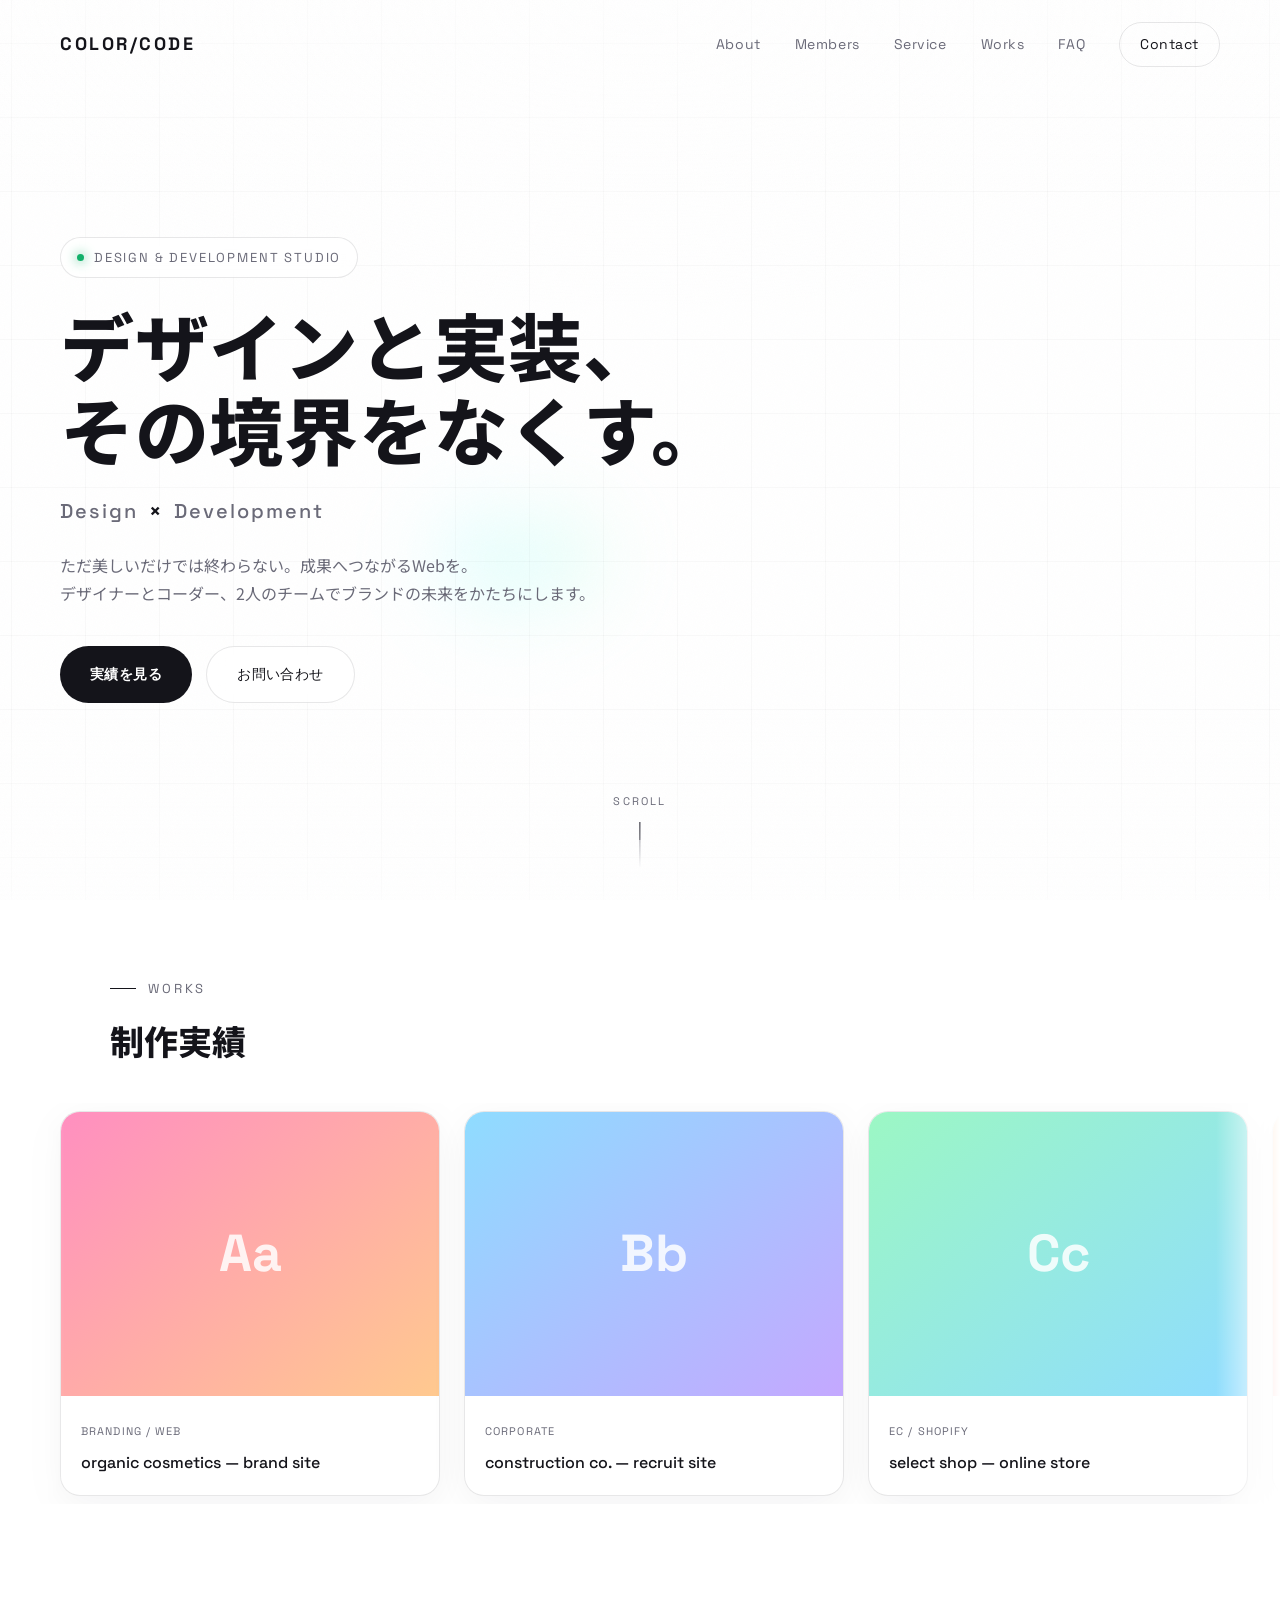
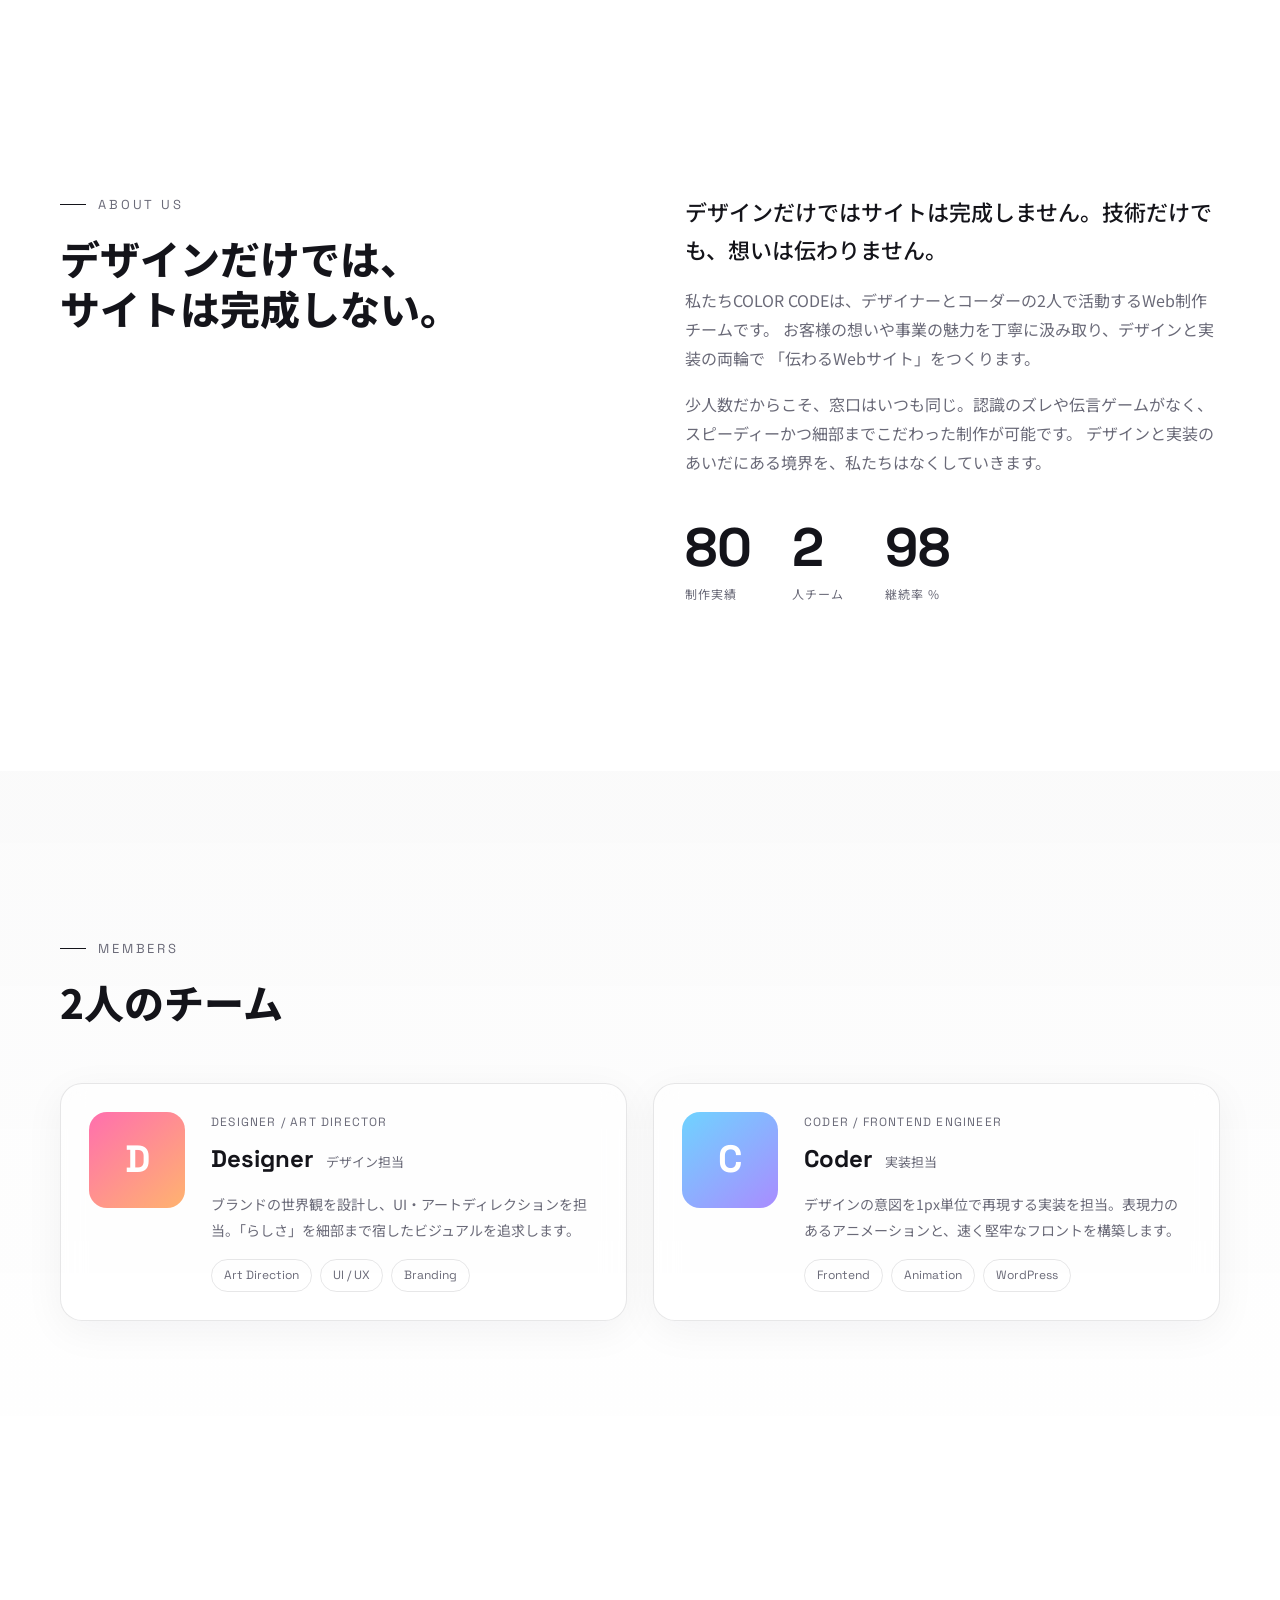
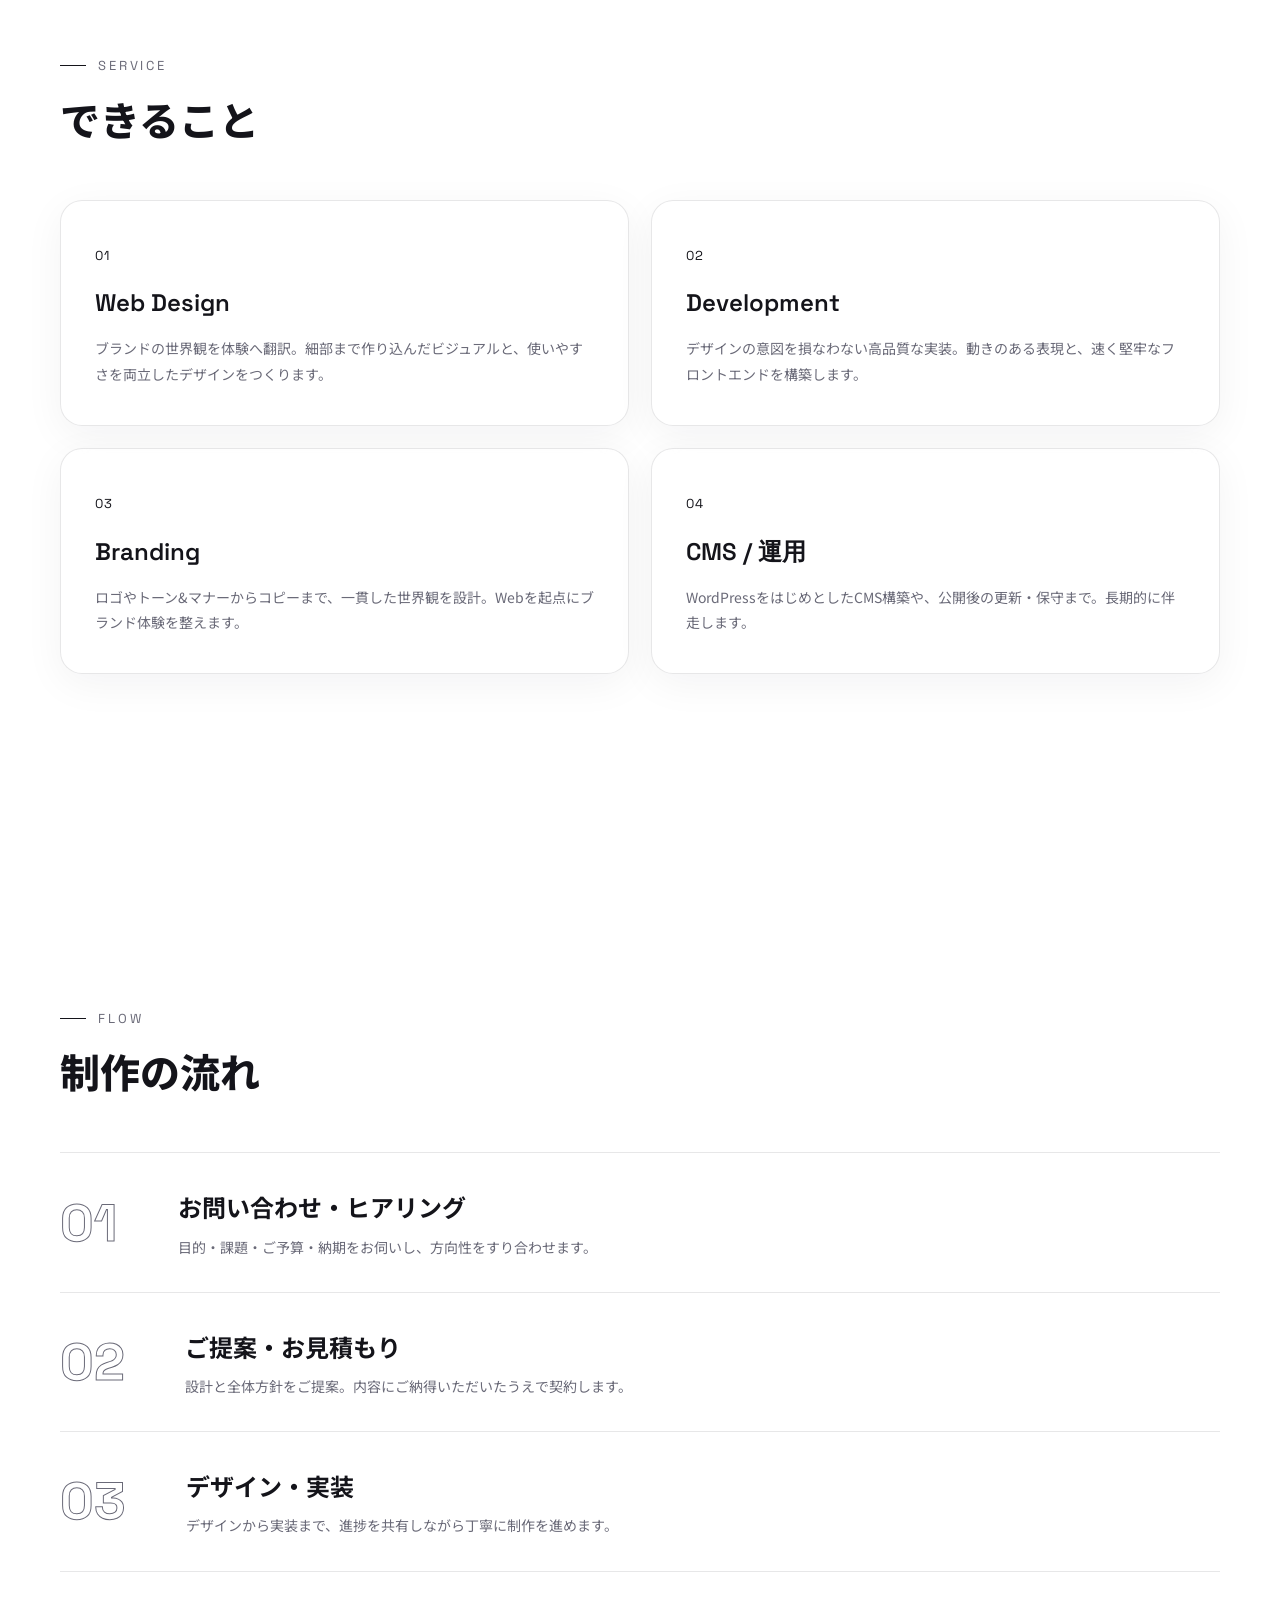
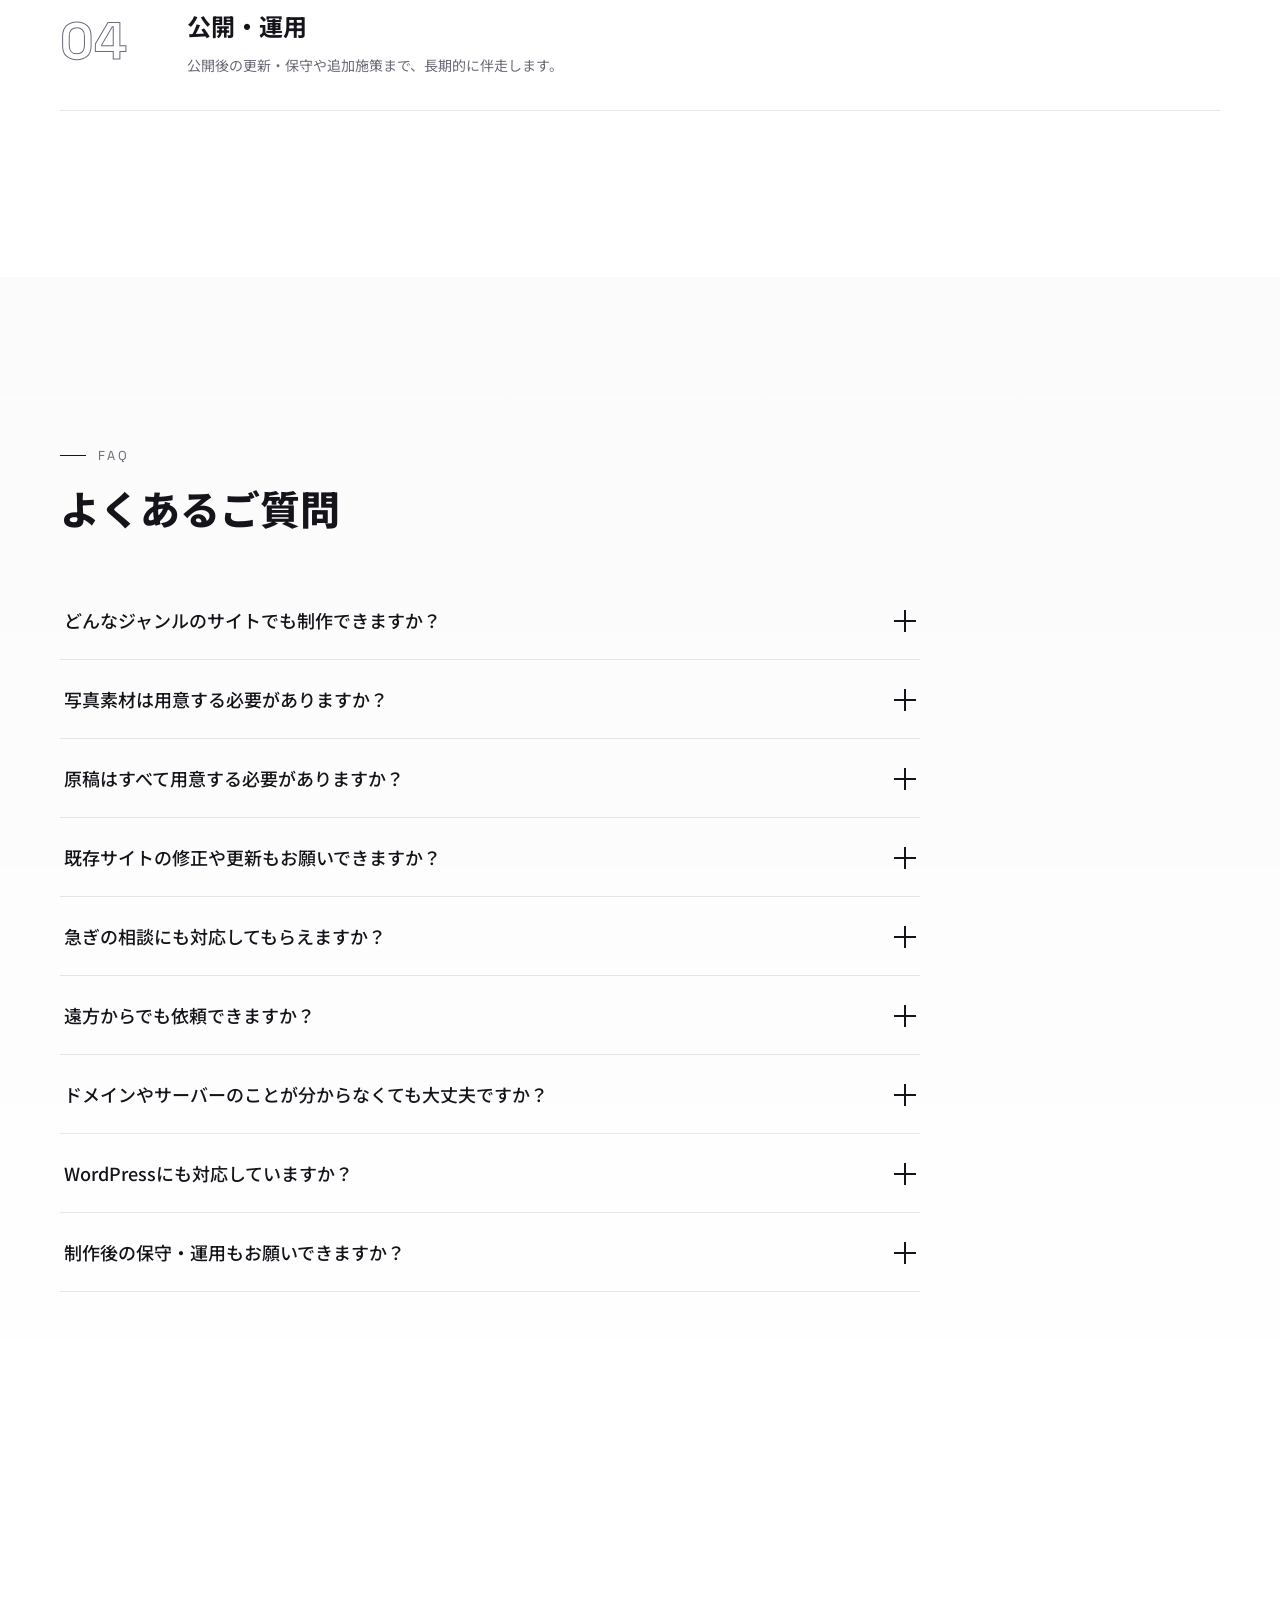
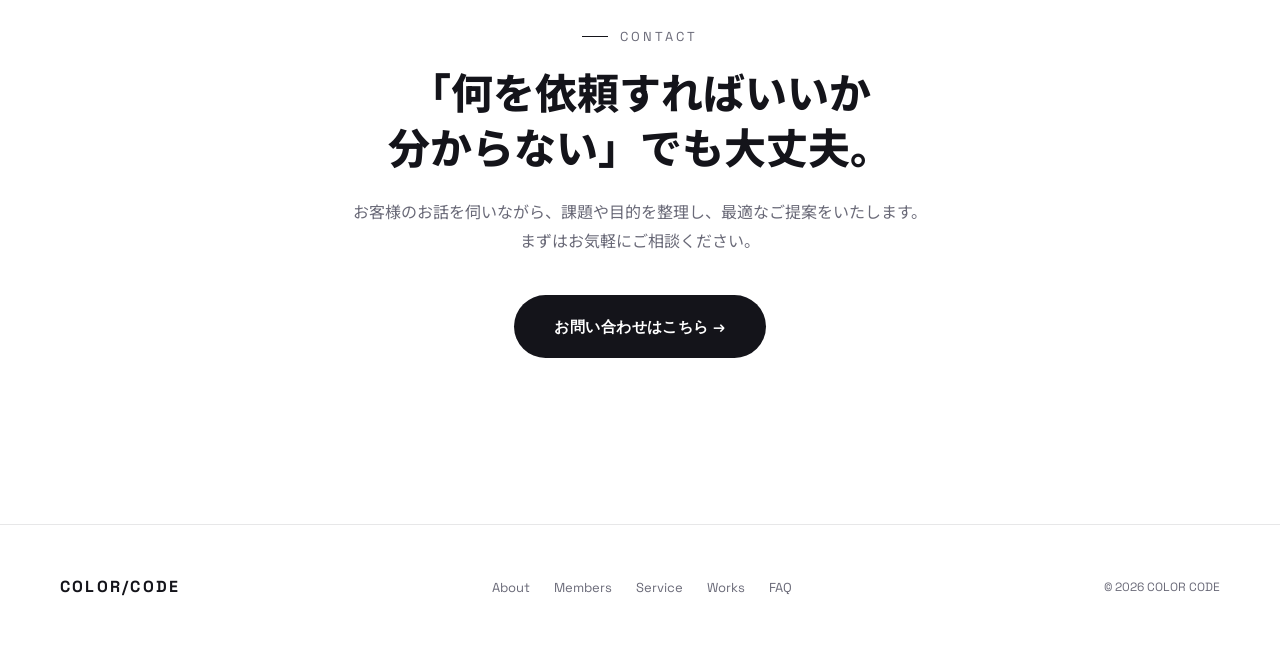
==== irodori/index.html @ 6d7c3e32 "Add files via upload" ====
<!DOCTYPE html>
<html lang="ja">
<head>
<meta charset="UTF-8"/>
<meta name="viewport" content="width=device-width,initial-scale=1.0"/>
<title>COLOR CODE | デザインと実装、その境界をなくす。</title>
<meta name="description" content="COLOR CODEは、デザイナーとコーダーの2人で活動するWeb制作チームです。ブランドの未来を、設計から実装まで一貫してかたちにします。">
<link rel="preconnect" href="https://fonts.googleapis.com">
<link rel="preconnect" href="https://fonts.gstatic.com" crossorigin>
<link href="https://fonts.googleapis.com/css2?family=Space+Grotesk:wght@400;500;600;700&family=Noto+Sans+JP:wght@300;400;500;700;900&display=swap" rel="stylesheet">
<link rel="stylesheet" href="style.css">
</head>
<body>

<!-- iridescent haze background -->
<div class="bg">
  <canvas id="gl"></canvas>
  <div class="bg-grid"></div>
  <div class="bg-vignette"></div>
  <div class="bg-grain"></div>
</div>

<!-- loader -->
<div id="loader"><div class="ld-logo">COLOR<span>CODE</span></div><div class="ld-bar"><i></i></div></div>

<!-- nav -->
<header id="nav">
  <a href="#top" class="nav-logo">COLOR<span>/</span>CODE</a>
  <nav class="nav-menu" id="menu">
    <a href="#about">About</a>
    <a href="#members">Members</a>
    <a href="#service">Service</a>
    <a href="#works">Works</a>
    <a href="#faq">FAQ</a>
    <a href="#contact" class="nav-cta">Contact</a>
  </nav>
  <button class="nav-ham" id="ham" aria-label="menu"><span></span><span></span></button>
</header>

<!-- HERO -->
<section id="top" class="hero">
  <div class="hero-inner">
    <p class="hero-label rvh"><span class="dot"></span>Design &amp; Development studio</p>
    <h1 class="hero-h1">
      <span class="line rvh d1">デザインと実装、</span>
      <span class="line grad rvh d2">その境界をなくす。</span>
    </h1>
    <p class="hero-en rvh d3">Design <em>×</em> Development</p>
    <p class="hero-sub rvh d4">
      ただ美しいだけでは終わらない。成果へつながるWebを。<br>
      デザイナーとコーダー、2人のチームでブランドの未来をかたちにします。
    </p>
    <div class="hero-btns rvh d5">
      <a href="#works" class="btn btn-fill">実績を見る</a>
      <a href="#contact" class="btn btn-ghost">お問い合わせ</a>
    </div>
  </div>
  <div class="hero-scroll"><span>Scroll</span><i></i></div>
</section>

<!-- WORKS slider (directly under FV) -->
<section id="works" class="wk">
  <div class="wk-head wrap">
    <p class="sec-label rv">Works</p>
    <h2 class="wk-h2 rv d1">制作<em>実績</em></h2>
  </div>
  <div class="wk-slider">
    <div class="wk-track">
      <!-- set 1 -->
      <a href="#" class="wk-slide" style="--a:#ff8fc0;--b:#ffc98f"><div class="wk-thumb2">Aa</div><div class="wk-cap"><span>Branding / Web</span><h3>organic cosmetics — brand site</h3></div></a>
      <a href="#" class="wk-slide" style="--a:#8fdcff;--b:#c4a8ff"><div class="wk-thumb2">Bb</div><div class="wk-cap"><span>Corporate</span><h3>construction co. — recruit site</h3></div></a>
      <a href="#" class="wk-slide" style="--a:#9cf7c4;--b:#8fdcff"><div class="wk-thumb2">Cc</div><div class="wk-cap"><span>EC / Shopify</span><h3>select shop — online store</h3></div></a>
      <a href="#" class="wk-slide" style="--a:#ffc98f;--b:#ff8fc0"><div class="wk-thumb2">Dd</div><div class="wk-cap"><span>Campaign / LP</span><h3>music festival — teaser lp</h3></div></a>
      <a href="#" class="wk-slide" style="--a:#c4a8ff;--b:#9cf7c4"><div class="wk-thumb2">Ee</div><div class="wk-cap"><span>Brand / Web</span><h3>coffee roaster — official site</h3></div></a>
      <a href="#" class="wk-slide" style="--a:#fff08f;--b:#8fdcff"><div class="wk-thumb2">Ff</div><div class="wk-cap"><span>WordPress</span><h3>clinic — renewal &amp; cms</h3></div></a>
      <!-- set 2 (duplicate for seamless loop) -->
      <a href="#" class="wk-slide" style="--a:#ff8fc0;--b:#ffc98f" aria-hidden="true"><div class="wk-thumb2">Aa</div><div class="wk-cap"><span>Branding / Web</span><h3>organic cosmetics — brand site</h3></div></a>
      <a href="#" class="wk-slide" style="--a:#8fdcff;--b:#c4a8ff" aria-hidden="true"><div class="wk-thumb2">Bb</div><div class="wk-cap"><span>Corporate</span><h3>construction co. — recruit site</h3></div></a>
      <a href="#" class="wk-slide" style="--a:#9cf7c4;--b:#8fdcff" aria-hidden="true"><div class="wk-thumb2">Cc</div><div class="wk-cap"><span>EC / Shopify</span><h3>select shop — online store</h3></div></a>
      <a href="#" class="wk-slide" style="--a:#ffc98f;--b:#ff8fc0" aria-hidden="true"><div class="wk-thumb2">Dd</div><div class="wk-cap"><span>Campaign / LP</span><h3>music festival — teaser lp</h3></div></a>
      <a href="#" class="wk-slide" style="--a:#c4a8ff;--b:#9cf7c4" aria-hidden="true"><div class="wk-thumb2">Ee</div><div class="wk-cap"><span>Brand / Web</span><h3>coffee roaster — official site</h3></div></a>
      <a href="#" class="wk-slide" style="--a:#fff08f;--b:#8fdcff" aria-hidden="true"><div class="wk-thumb2">Ff</div><div class="wk-cap"><span>WordPress</span><h3>clinic — renewal &amp; cms</h3></div></a>
    </div>
  </div>
</section>

<!-- ABOUT -->
<section id="about" class="sec">
  <div class="wrap">
    <div class="about-grid">
      <div class="about-head rv">
        <p class="sec-label">About us</p>
        <h2 class="sec-h2">デザインだけでは、<br>サイトは<em>完成しない。</em></h2>
      </div>
      <div class="about-body rv d1">
        <p class="about-lead">
          デザインだけではサイトは完成しません。技術だけでも、想いは伝わりません。
        </p>
        <p>
          私たちCOLOR CODEは、デザイナーとコーダーの2人で活動するWeb制作チームです。
          お客様の想いや事業の魅力を丁寧に汲み取り、デザインと実装の両輪で
          「伝わるWebサイト」をつくります。
        </p>
        <p>
          少人数だからこそ、窓口はいつも同じ。認識のズレや伝言ゲームがなく、
          スピーディーかつ細部までこだわった制作が可能です。
          デザインと実装のあいだにある境界を、私たちはなくしていきます。
        </p>
        <div class="about-stats">
          <div class="stat"><b class="count" data-to="80">0</b><span>制作実績</span></div>
          <div class="stat"><b class="count" data-to="2">0</b><span>人チーム</span></div>
          <div class="stat"><b class="count" data-to="98">0</b><span>継続率 %</span></div>
        </div>
      </div>
    </div>
  </div>
</section>

<!-- MEMBERS -->
<section id="members" class="sec sec-alt">
  <div class="wrap">
    <p class="sec-label rv">Members</p>
    <h2 class="sec-h2 rv d1">2人の<em>チーム</em></h2>
    <div class="mem-grid">
      <article class="mem-card rv d1">
        <div class="mem-photo" style="--a:#ff6fae;--b:#ffb36f"><span>D</span></div>
        <div class="mem-body">
          <p class="mem-role">Designer / Art Director</p>
          <h3 class="mem-name">Designer<span class="mem-jp">デザイン担当</span></h3>
          <p class="mem-txt">ブランドの世界観を設計し、UI・アートディレクションを担当。「らしさ」を細部まで宿したビジュアルを追求します。</p>
          <ul class="mem-skill"><li>Art Direction</li><li>UI / UX</li><li>Branding</li></ul>
        </div>
      </article>
      <article class="mem-card rv d2">
        <div class="mem-photo" style="--a:#6fd3ff;--b:#a98cff"><span>C</span></div>
        <div class="mem-body">
          <p class="mem-role">Coder / Frontend Engineer</p>
          <h3 class="mem-name">Coder<span class="mem-jp">実装担当</span></h3>
          <p class="mem-txt">デザインの意図を1px単位で再現する実装を担当。表現力のあるアニメーションと、速く堅牢なフロントを構築します。</p>
          <ul class="mem-skill"><li>Frontend</li><li>Animation</li><li>WordPress</li></ul>
        </div>
      </article>
    </div>
  </div>
</section>

<!-- SERVICE -->
<section id="service" class="sec">
  <div class="wrap">
    <p class="sec-label rv">Service</p>
    <h2 class="sec-h2 rv d1">できる<em>こと</em></h2>
    <div class="svc-grid">
      <article class="svc-card rv d1">
        <span class="svc-no">01</span>
        <h3>Web Design</h3>
        <p>ブランドの世界観を体験へ翻訳。細部まで作り込んだビジュアルと、使いやすさを両立したデザインをつくります。</p>
      </article>
      <article class="svc-card rv d2">
        <span class="svc-no">02</span>
        <h3>Development</h3>
        <p>デザインの意図を損なわない高品質な実装。動きのある表現と、速く堅牢なフロントエンドを構築します。</p>
      </article>
      <article class="svc-card rv d3">
        <span class="svc-no">03</span>
        <h3>Branding</h3>
        <p>ロゴやトーン&amp;マナーからコピーまで、一貫した世界観を設計。Webを起点にブランド体験を整えます。</p>
      </article>
      <article class="svc-card rv d4">
        <span class="svc-no">04</span>
        <h3>CMS / 運用</h3>
        <p>WordPressをはじめとしたCMS構築や、公開後の更新・保守まで。長期的に伴走します。</p>
      </article>
    </div>
  </div>
</section>

<!-- FLOW -->
<section id="flow" class="sec">
  <div class="wrap">
    <p class="sec-label rv">Flow</p>
    <h2 class="sec-h2 rv d1">制作の<em>流れ</em></h2>
    <div class="flow-list">
      <div class="flow-item rv d1"><span class="flow-no">01</span><div><h3>お問い合わせ・ヒアリング</h3><p>目的・課題・ご予算・納期をお伺いし、方向性をすり合わせます。</p></div></div>
      <div class="flow-item rv d2"><span class="flow-no">02</span><div><h3>ご提案・お見積もり</h3><p>設計と全体方針をご提案。内容にご納得いただいたうえで契約します。</p></div></div>
      <div class="flow-item rv d3"><span class="flow-no">03</span><div><h3>デザイン・実装</h3><p>デザインから実装まで、進捗を共有しながら丁寧に制作を進めます。</p></div></div>
      <div class="flow-item rv d4"><span class="flow-no">04</span><div><h3>公開・運用</h3><p>公開後の更新・保守や追加施策まで、長期的に伴走します。</p></div></div>
    </div>
  </div>
</section>

<!-- FAQ -->
<section id="faq" class="sec sec-alt">
  <div class="wrap">
    <p class="sec-label rv">FAQ</p>
    <h2 class="sec-h2 rv d1">よくある<em>ご質問</em></h2>
    <div class="faq-list rv d1">
      <div class="faq-item">
        <button class="faq-q">どんなジャンルのサイトでも制作できますか？<i></i></button>
        <div class="faq-a"><p>コーポレート・採用・ブランド・LP・ECなど、幅広いジャンルに対応しています。まずはご相談ください。ジャンルによっては得意な事例をご紹介します。</p></div>
      </div>
      <div class="faq-item">
        <button class="faq-q">写真素材は用意する必要がありますか？<i></i></button>
        <div class="faq-a"><p>お持ちの素材があればご活用いただけますが、ない場合はストックフォトのご提案や、撮影ディレクションのご相談も可能です。</p></div>
      </div>
      <div class="faq-item">
        <button class="faq-q">原稿はすべて用意する必要がありますか？<i></i></button>
        <div class="faq-a"><p>いいえ。ラフなメモや箇条書きからでも大丈夫です。ヒアリングをもとに、構成やコピーの作成もお手伝いできます。</p></div>
      </div>
      <div class="faq-item">
        <button class="faq-q">既存サイトの修正や更新もお願いできますか？<i></i></button>
        <div class="faq-a"><p>はい。部分的な修正・リニューアル・運用代行にも対応しています。現状のサイトを拝見したうえでご提案します。</p></div>
      </div>
      <div class="faq-item">
        <button class="faq-q">急ぎの相談にも対応してもらえますか？<i></i></button>
        <div class="faq-a"><p>スケジュールの状況によりますが、可能な限り柔軟に対応します。納期がお決まりの場合は、まずお早めにご連絡ください。</p></div>
      </div>
      <div class="faq-item">
        <button class="faq-q">遠方からでも依頼できますか？<i></i></button>
        <div class="faq-a"><p>もちろんです。オンラインでの打ち合わせが中心のため、全国どこからでもご依頼いただけます。</p></div>
      </div>
      <div class="faq-item">
        <button class="faq-q">ドメインやサーバーのことが分からなくても大丈夫ですか？<i></i></button>
        <div class="faq-a"><p>ご安心ください。取得・設定・公開まわりまで、専門用語をかみ砕いてご案内・代行します。</p></div>
      </div>
      <div class="faq-item">
        <button class="faq-q">WordPressにも対応していますか？<i></i></button>
        <div class="faq-a"><p>はい。WordPressでの構築や、お客様ご自身で更新できるCMS化にも対応しています。</p></div>
      </div>
      <div class="faq-item">
        <button class="faq-q">制作後の保守・運用もお願いできますか？<i></i></button>
        <div class="faq-a"><p>はい。更新代行・軽微な修正・保守プランなど、公開後も継続的にサポートいたします。</p></div>
      </div>
    </div>
  </div>
</section>

<!-- CONTACT -->
<section id="contact" class="sec sec-contact">
  <div class="wrap contact-inner">
    <p class="sec-label rv" style="justify-content:center">Contact</p>
    <h2 class="contact-h2 rv d1">「何を依頼すればいいか<br>分からない」<em>でも大丈夫。</em></h2>
    <p class="contact-sub rv d2">
      お客様のお話を伺いながら、課題や目的を整理し、最適なご提案をいたします。<br>
      まずはお気軽にご相談ください。
    </p>
    <a href="mailto:hello@colorcode.example" class="btn btn-fill contact-btn rv d3">お問い合わせはこちら →</a>
  </div>
</section>

<footer>
  <div class="wrap ft-inner">
    <div class="ft-logo">COLOR<span>/</span>CODE</div>
    <nav class="ft-nav"><a href="#about">About</a><a href="#members">Members</a><a href="#service">Service</a><a href="#works">Works</a><a href="#faq">FAQ</a></nav>
    <p class="ft-copy">© 2026 COLOR CODE</p>
  </div>
</footer>

<script src="script.js"></script>
</body>
</html>
---- irodori/style.css ----
/* ===== COLOR CODE — white base × iridescent haze ===== */
:root{
  --bg:#ffffff;
  --ink:#14141a;
  --ink-dim:#6a6a78;
  --line:rgba(20,20,30,.10);
  --glass:rgba(255,255,255,.55);
  --glass-2:rgba(255,255,255,.75);
  /* soft pastel rainbow (bars, fills, thumbs) */
  --grad:linear-gradient(90deg,#ff8fc0,#ffc98f,#fff08f,#9cf7c4,#8fdcff,#c4a8ff,#ff8fc0);
  /* text & UI accents: black only (rainbow lives only in the background) */
  --grad-t:#14141a;
  --serif:"Space Grotesk",sans-serif;
  --jp:"Noto Sans JP",sans-serif;
  --ease:cubic-bezier(.16,1,.3,1);
}
*{margin:0;padding:0;box-sizing:border-box}
html{scroll-behavior:smooth}
body{
  font-family:var(--jp);
  background:var(--bg);
  color:var(--ink);
  line-height:1.8;
  -webkit-font-smoothing:antialiased;
  overflow-x:hidden;
}
a{color:inherit;text-decoration:none}
em{font-style:normal}
img{max-width:100%;display:block}
::selection{background:#14141a;color:#fff}

/* ---------- background ---------- */
.bg{position:fixed;inset:0;z-index:-1;background:#fff}
.bg canvas{position:absolute;inset:0;width:100%;height:100%;display:block}
.bg-grid{position:absolute;inset:0;pointer-events:none;mix-blend-mode:multiply;opacity:.5;
  background-image:
    linear-gradient(rgba(20,20,30,.055) 1px,transparent 1px),
    linear-gradient(90deg,rgba(20,20,30,.055) 1px,transparent 1px);
  background-size:74px 74px;background-position:center}
.bg-vignette{position:absolute;inset:0;pointer-events:none;background:
  radial-gradient(120% 80% at 50% -10%,rgba(255,255,255,.5),transparent 55%),
  linear-gradient(180deg,rgba(255,255,255,.35),transparent 22%,transparent 78%,rgba(255,255,255,.6))}
.bg-grain{position:absolute;inset:0;opacity:.03;pointer-events:none;mix-blend-mode:multiply;
  background-image:url("data:image/svg+xml,%3Csvg xmlns='http://www.w3.org/2000/svg' width='120' height='120'%3E%3Cfilter id='n'%3E%3CfeTurbulence type='fractalNoise' baseFrequency='0.9' numOctaves='2'/%3E%3C/filter%3E%3Crect width='100%25' height='100%25' filter='url(%23n)'/%3E%3C/svg%3E")}

/* ---------- loader ---------- */
#loader{position:fixed;inset:0;z-index:200;background:#fff;display:grid;place-content:center;gap:22px;
  transition:opacity .7s var(--ease),visibility .7s}
#loader.done{opacity:0;visibility:hidden}
.ld-logo{font-family:var(--serif);font-weight:700;letter-spacing:.12em;font-size:clamp(20px,4vw,30px);
  display:flex;gap:.35em}
.ld-logo span{background:var(--grad-t);-webkit-background-clip:text;background-clip:text;color:transparent}
.ld-bar{width:180px;height:2px;background:var(--line);overflow:hidden;border-radius:2px}
.ld-bar i{display:block;height:100%;width:0;background:var(--grad-t)}

/* ---------- nav ---------- */
#nav{position:fixed;top:0;left:0;right:0;z-index:100;display:flex;align-items:center;justify-content:space-between;
  padding:22px clamp(20px,5vw,60px);transition:padding .4s var(--ease),background .4s,backdrop-filter .4s}
#nav.scrolled{padding:14px clamp(20px,5vw,60px);background:rgba(255,255,255,.6);backdrop-filter:blur(14px);border-bottom:1px solid var(--line)}
.nav-logo{font-family:var(--serif);font-weight:700;letter-spacing:.14em;font-size:18px}
.nav-logo span{background:var(--grad-t);-webkit-background-clip:text;background-clip:text;color:transparent}
.nav-menu{display:flex;align-items:center;gap:34px}
.nav-menu a{font-family:var(--serif);font-size:14px;letter-spacing:.04em;color:var(--ink-dim);transition:color .3s}
.nav-menu a:hover{color:var(--ink)}
.nav-cta{padding:9px 20px;border:1px solid var(--line);border-radius:100px;color:var(--ink)!important;position:relative;overflow:hidden}
.nav-cta::before{content:"";position:absolute;inset:0;background:var(--grad-t);opacity:0;transition:opacity .35s;z-index:-1}
.nav-cta:hover{color:#fff!important;border-color:transparent}
.nav-cta:hover::before{opacity:1}
.nav-ham{display:none;flex-direction:column;gap:6px;background:none;border:0;cursor:pointer;padding:6px}
.nav-ham span{width:26px;height:2px;background:var(--ink);transition:.3s var(--ease)}
.nav-ham.on span:nth-child(1){transform:translateY(4px) rotate(45deg)}
.nav-ham.on span:nth-child(2){transform:translateY(-4px) rotate(-45deg)}

/* ---------- hero ---------- */
.hero{min-height:100svh;display:flex;flex-direction:column;justify-content:center;
  padding:120px clamp(20px,5vw,60px) 80px;position:relative}
.hero-inner{max-width:1100px}
.hero-label{display:inline-flex;align-items:center;gap:10px;font-family:var(--serif);font-size:13px;
  letter-spacing:.14em;text-transform:uppercase;color:var(--ink-dim);
  padding:8px 16px;border:1px solid var(--line);border-radius:100px;background:var(--glass);backdrop-filter:blur(8px)}
.hero-label .dot{width:7px;height:7px;border-radius:50%;background:#12b06a;box-shadow:0 0 12px #12b06a}
.hero-h1{font-family:var(--jp);font-weight:800;line-height:1.14;letter-spacing:.01em;
  font-size:clamp(34px,6vw,74px);margin:24px 0 0}
.hero-h1 .line{display:block}
.hero-h1 .grad{background:var(--grad-t);background-size:220% 100%;-webkit-background-clip:text;background-clip:text;
  color:transparent;animation:hue 8s linear infinite}
@keyframes hue{to{background-position:220% 0}}
.hero-en{font-family:var(--serif);font-weight:500;letter-spacing:.1em;color:var(--ink-dim);
  font-size:clamp(15px,2vw,20px);margin-top:22px}
.hero-en em{background:var(--grad-t);-webkit-background-clip:text;background-clip:text;color:transparent;font-weight:700;padding:0 .2em}
.hero-sub{margin-top:22px;max-width:560px;color:var(--ink-dim);font-size:clamp(14px,1.5vw,16px);font-weight:400}
.hero-btns{display:flex;gap:14px;margin-top:38px;flex-wrap:wrap}
.hero-scroll{position:absolute;bottom:32px;left:50%;transform:translateX(-50%);display:flex;flex-direction:column;
  align-items:center;gap:10px;font-family:var(--serif);font-size:11px;letter-spacing:.2em;color:var(--ink-dim);text-transform:uppercase}
.hero-scroll i{width:1px;height:46px;background:linear-gradient(var(--ink-dim),transparent);position:relative;overflow:hidden}
.hero-scroll i::after{content:"";position:absolute;top:0;left:0;width:100%;height:40%;background:var(--ink);animation:scr 1.8s var(--ease) infinite}
@keyframes scr{0%{transform:translateY(-100%)}100%{transform:translateY(260%)}}

/* buttons */
.btn{display:inline-flex;align-items:center;justify-content:center;font-family:var(--serif);font-weight:500;
  font-size:14px;letter-spacing:.03em;padding:15px 30px;border-radius:100px;transition:.35s var(--ease);position:relative;overflow:hidden}
.btn-fill{background:var(--grad-t);background-size:200% 100%;color:#fff;font-weight:600}
.btn-fill:hover{background-position:100% 0;transform:translateY(-2px);box-shadow:0 12px 34px rgba(20,20,40,.22)}
.btn-ghost{border:1px solid var(--line);color:var(--ink);background:var(--glass);backdrop-filter:blur(8px)}
.btn-ghost:hover{border-color:rgba(20,20,30,.3);transform:translateY(-2px)}

/* ---------- works slider (under FV) ---------- */
.wk{padding:clamp(40px,6vw,80px) 0 clamp(56px,8vw,110px)}
.wk-head{padding-left:clamp(20px,5vw,60px);padding-right:clamp(20px,5vw,60px)}
.wk-h2{font-family:var(--jp);font-weight:800;font-size:clamp(22px,3.4vw,34px);margin-top:10px}
.wk-h2 em{color:var(--ink)}
.wk-slider{margin-top:32px;overflow:hidden;
  -webkit-mask:linear-gradient(90deg,transparent,#000 5%,#000 95%,transparent);
  mask:linear-gradient(90deg,transparent,#000 5%,#000 95%,transparent)}
.wk-track{display:flex;gap:24px;width:max-content;padding:8px clamp(20px,5vw,60px);
  animation:wkslide 46s linear infinite}
.wk-slider:hover .wk-track{animation-play-state:paused}
@keyframes wkslide{to{transform:translateX(calc(-50% - 12px))}}
.wk-slide{flex:0 0 clamp(260px,30vw,380px);display:block;border-radius:20px;overflow:hidden;
  border:1px solid var(--line);background:var(--glass);backdrop-filter:blur(12px);
  transition:transform .4s var(--ease),border-color .4s;box-shadow:0 10px 40px rgba(20,20,40,.05)}
.wk-slide:hover{transform:translateY(-6px);border-color:rgba(20,20,30,.2)}
.wk-thumb2{aspect-ratio:4/3;display:grid;place-content:center;font-family:var(--serif);font-weight:700;
  font-size:52px;color:rgba(255,255,255,.85);background:linear-gradient(140deg,var(--a),var(--b))}
.wk-cap{padding:18px 20px}
.wk-cap span{font-family:var(--serif);font-size:11px;letter-spacing:.1em;text-transform:uppercase;color:var(--ink-dim)}
.wk-cap h3{font-family:var(--serif);font-size:16px;font-weight:500;margin-top:6px}

/* ---------- section base ---------- */
.sec{padding:clamp(80px,13vw,170px) clamp(20px,5vw,60px);position:relative}
.sec-alt{background:linear-gradient(180deg,rgba(20,20,30,.02),transparent)}
.wrap{max-width:1180px;margin:0 auto}
.sec-label{font-family:var(--serif);font-size:13px;letter-spacing:.22em;text-transform:uppercase;
  color:var(--ink-dim);display:flex;align-items:center;gap:12px}
.sec-label::before{content:"";width:26px;height:1px;background:var(--grad-t)}
.sec-h2{font-family:var(--jp);font-weight:800;line-height:1.25;font-size:clamp(23px,3.6vw,40px);margin-top:16px}
.sec-h2 em{background:var(--grad-t);background-size:200% 100%;-webkit-background-clip:text;background-clip:text;color:transparent}

/* ---------- about ---------- */
.about-grid{display:grid;grid-template-columns:1fr 1fr;gap:clamp(40px,7vw,90px);align-items:start;margin-top:20px}
.about-body p{color:var(--ink-dim);font-weight:400;margin-top:18px}
.about-lead{color:var(--ink)!important;font-size:clamp(17px,2.2vw,22px);font-weight:500!important;line-height:1.7;margin-top:0!important}
.about-stats{display:flex;gap:40px;margin-top:44px;flex-wrap:wrap}
.stat b{font-family:var(--serif);font-size:clamp(34px,5vw,54px);font-weight:700;line-height:1;
  background:var(--grad-t);-webkit-background-clip:text;background-clip:text;color:transparent;display:block}
.stat span{font-size:12px;letter-spacing:.1em;color:var(--ink-dim);margin-top:8px;display:block}

/* ---------- members ---------- */
.mem-grid{display:grid;grid-template-columns:1fr 1fr;gap:26px;margin-top:56px}
.mem-card{display:flex;gap:26px;padding:28px;border:1px solid var(--line);border-radius:22px;
  background:var(--glass);backdrop-filter:blur(12px);transition:.4s var(--ease);box-shadow:0 10px 40px rgba(20,20,40,.05)}
.mem-card:hover{border-color:rgba(20,20,30,.2);transform:translateY(-4px);background:var(--glass-2)}
.mem-photo{flex:0 0 96px;height:96px;border-radius:18px;display:grid;place-content:center;
  font-family:var(--serif);font-weight:700;font-size:38px;color:#fff;
  background:linear-gradient(140deg,var(--a),var(--b))}
.mem-role{font-family:var(--serif);font-size:12px;letter-spacing:.1em;color:var(--ink-dim);text-transform:uppercase}
.mem-name{font-family:var(--serif);font-size:24px;font-weight:700;margin-top:4px;display:flex;align-items:baseline;gap:12px}
.mem-jp{font-family:var(--jp);font-size:13px;color:var(--ink-dim);font-weight:400}
.mem-txt{color:var(--ink-dim);font-size:14px;font-weight:400;margin-top:12px}
.mem-skill{list-style:none;display:flex;flex-wrap:wrap;gap:8px;margin-top:16px}
.mem-skill li{font-family:var(--serif);font-size:12px;padding:5px 12px;border:1px solid var(--line);border-radius:100px;color:var(--ink-dim)}

/* ---------- service ---------- */
.svc-grid{display:grid;grid-template-columns:repeat(2,1fr);gap:22px;margin-top:56px}
.svc-card{padding:38px 34px;border:1px solid var(--line);border-radius:22px;background:var(--glass);
  backdrop-filter:blur(12px);transition:.4s var(--ease);position:relative;overflow:hidden;box-shadow:0 10px 40px rgba(20,20,40,.05)}
.svc-card::before{content:"";position:absolute;top:0;left:0;right:0;height:2px;background:var(--grad-t);
  transform:scaleX(0);transform-origin:left;transition:transform .5s var(--ease)}
.svc-card:hover{transform:translateY(-5px);background:var(--glass-2);border-color:rgba(20,20,30,.2)}
.svc-card:hover::before{transform:scaleX(1)}
.svc-no{font-family:var(--serif);font-size:13px;letter-spacing:.1em;color:transparent;background:var(--grad-t);
  -webkit-background-clip:text;background-clip:text}
.svc-card h3{font-family:var(--serif);font-size:24px;font-weight:600;margin:14px 0 12px}
.svc-card p{color:var(--ink-dim);font-size:14px;font-weight:400}

/* ---------- flow ---------- */
.flow-list{margin-top:56px;border-top:1px solid var(--line)}
.flow-item{display:grid;grid-template-columns:auto 1fr;gap:clamp(20px,5vw,60px);align-items:center;
  padding:32px 0;border-bottom:1px solid var(--line);transition:.4s var(--ease)}
.flow-item:hover{padding-left:14px}
.flow-no{font-family:var(--serif);font-size:clamp(30px,5vw,52px);font-weight:700;color:transparent;
  -webkit-text-stroke:1px var(--ink-dim);line-height:1}
.flow-item:hover .flow-no{-webkit-text-stroke:0;background:var(--grad-t);-webkit-background-clip:text;background-clip:text}
.flow-item h3{font-family:var(--jp);font-size:clamp(18px,2.4vw,24px);font-weight:700}
.flow-item p{color:var(--ink-dim);font-weight:400;font-size:14px;margin-top:6px}

/* ---------- faq ---------- */
.faq-list{margin-top:48px;max-width:860px}
.faq-item{border-bottom:1px solid var(--line)}
.faq-q{width:100%;display:flex;align-items:center;justify-content:space-between;gap:20px;
  background:none;border:0;color:var(--ink);font-family:var(--jp);font-size:clamp(15px,2vw,18px);font-weight:500;
  text-align:left;padding:26px 4px;cursor:pointer;transition:color .3s}
.faq-q:hover{color:#6a6a78}
.faq-q i{flex:0 0 22px;height:22px;position:relative}
.faq-q i::before,.faq-q i::after{content:"";position:absolute;top:50%;left:0;width:22px;height:2px;
  background:var(--grad-t);transition:.35s var(--ease)}
.faq-q i::after{transform:rotate(90deg)}
.faq-item.on .faq-q i::after{transform:rotate(0)}
.faq-a{max-height:0;overflow:hidden;transition:max-height .45s var(--ease)}
.faq-a p{color:var(--ink-dim);font-weight:400;font-size:14px;padding:0 4px 26px}

/* ---------- contact ---------- */
.sec-contact{text-align:center}
.contact-inner{max-width:760px}
.contact-h2{font-family:var(--jp);font-weight:800;line-height:1.3;font-size:clamp(24px,4vw,42px);margin-top:16px}
.contact-h2 em{background:var(--grad-t);-webkit-background-clip:text;background-clip:text;color:transparent}
.contact-sub{color:var(--ink-dim);font-weight:400;margin-top:24px}
.contact-btn{margin-top:40px;font-size:15px;padding:18px 40px}

/* ---------- footer ---------- */
footer{border-top:1px solid var(--line);padding:48px clamp(20px,5vw,60px);background:rgba(255,255,255,.55);backdrop-filter:blur(10px)}
.ft-inner{display:flex;align-items:center;justify-content:space-between;gap:24px;flex-wrap:wrap}
.ft-logo{font-family:var(--serif);font-weight:700;letter-spacing:.14em}
.ft-logo span{background:var(--grad-t);-webkit-background-clip:text;background-clip:text;color:transparent}
.ft-nav{display:flex;gap:24px;flex-wrap:wrap}
.ft-nav a{font-family:var(--serif);font-size:13px;color:var(--ink-dim);transition:color .3s}
.ft-nav a:hover{color:var(--ink)}
.ft-copy{font-family:var(--serif);font-size:12px;color:var(--ink-dim)}

/* ---------- reveal ---------- */
.rv,.rvh{opacity:0;transform:translateY(34px);transition:opacity .9s var(--ease),transform .9s var(--ease)}
.rv.in,.rvh.in{opacity:1;transform:none}
.d1{transition-delay:.1s}.d2{transition-delay:.2s}.d3{transition-delay:.3s}
.d4{transition-delay:.4s}.d5{transition-delay:.5s}

/* ---------- responsive ---------- */
@media(max-width:820px){
  .nav-menu{position:fixed;inset:0;flex-direction:column;justify-content:center;gap:28px;
    background:rgba(255,255,255,.92);backdrop-filter:blur(20px);transform:translateX(100%);transition:transform .5s var(--ease)}
  .nav-menu.open{transform:none}
  .nav-menu a{font-size:22px}
  .nav-ham{display:flex;z-index:101}
  .about-grid,.mem-grid,.svc-grid{grid-template-columns:1fr}
  .mem-card{flex-direction:column;gap:18px}
  .about-stats{gap:28px}
}
@media(prefers-reduced-motion:reduce){
  *{animation:none!important;scroll-behavior:auto}
  .rv,.rvh{opacity:1;transform:none;transition:none}
}
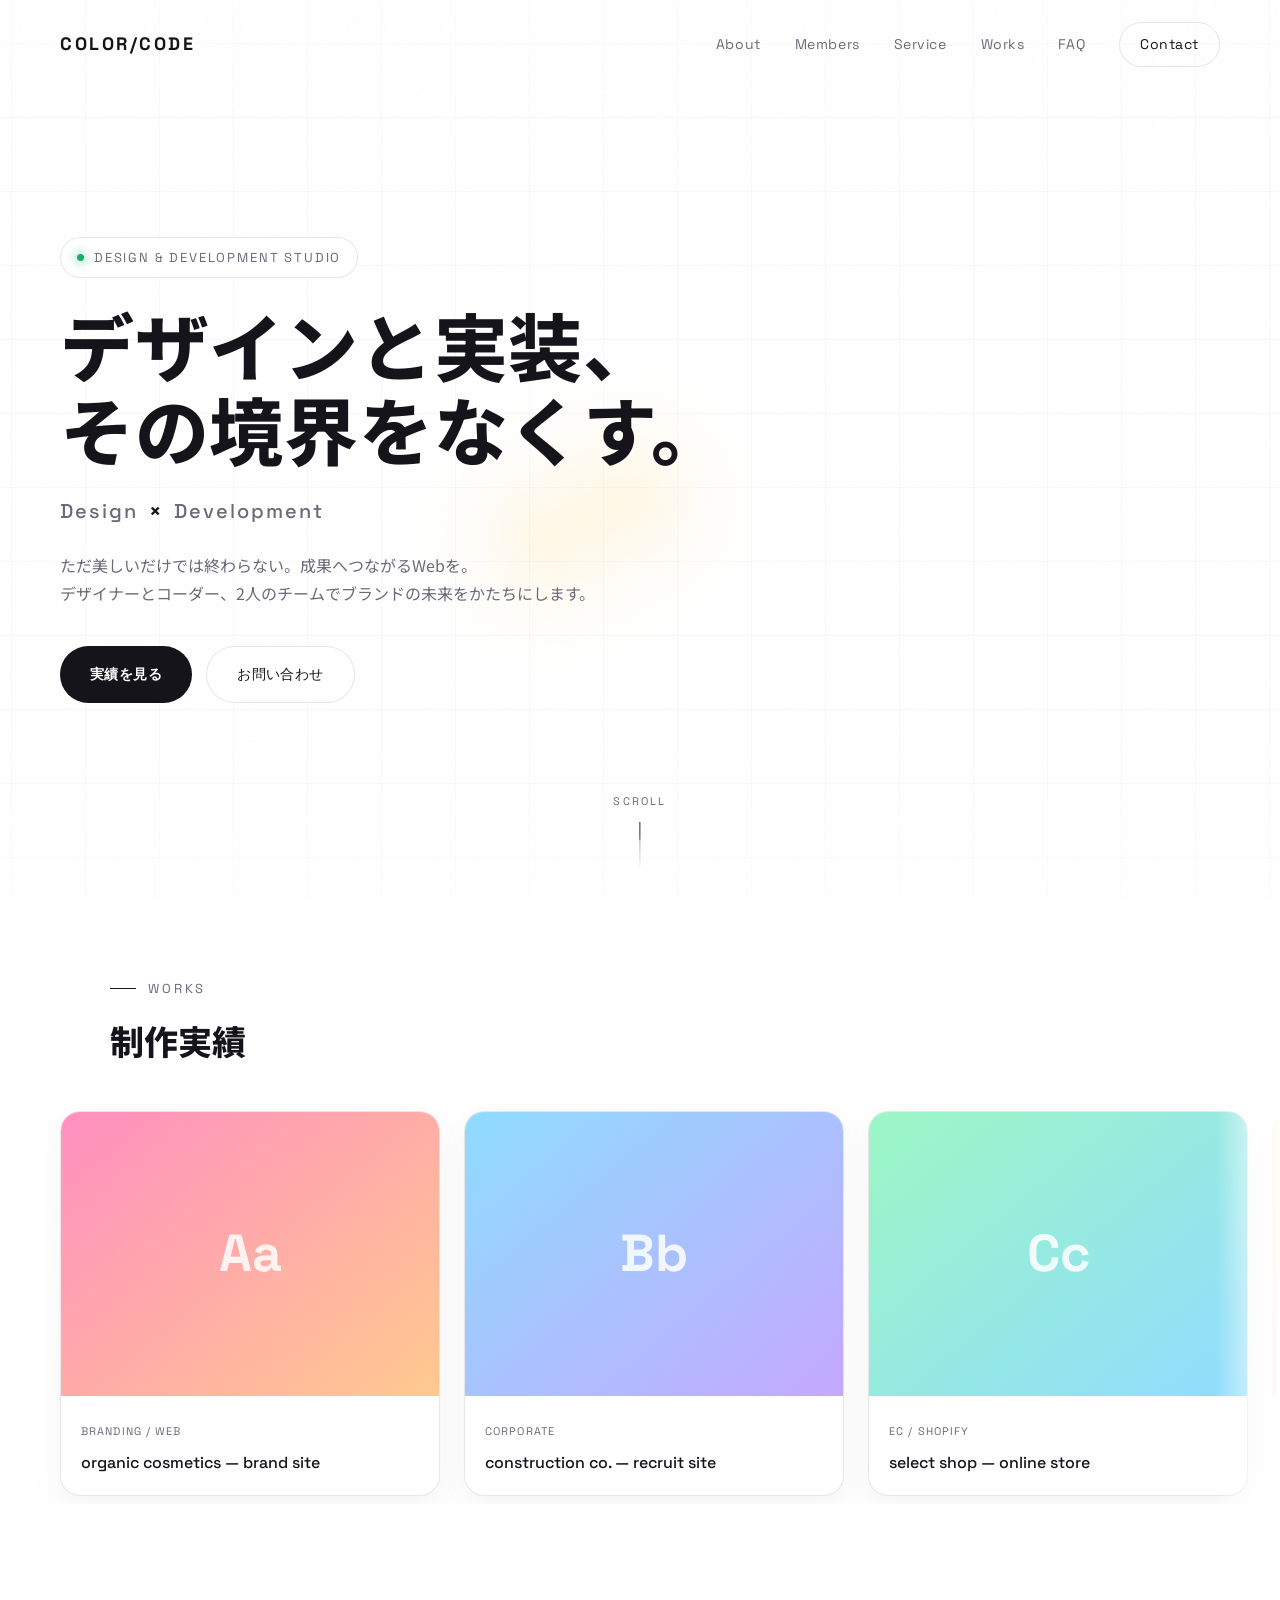
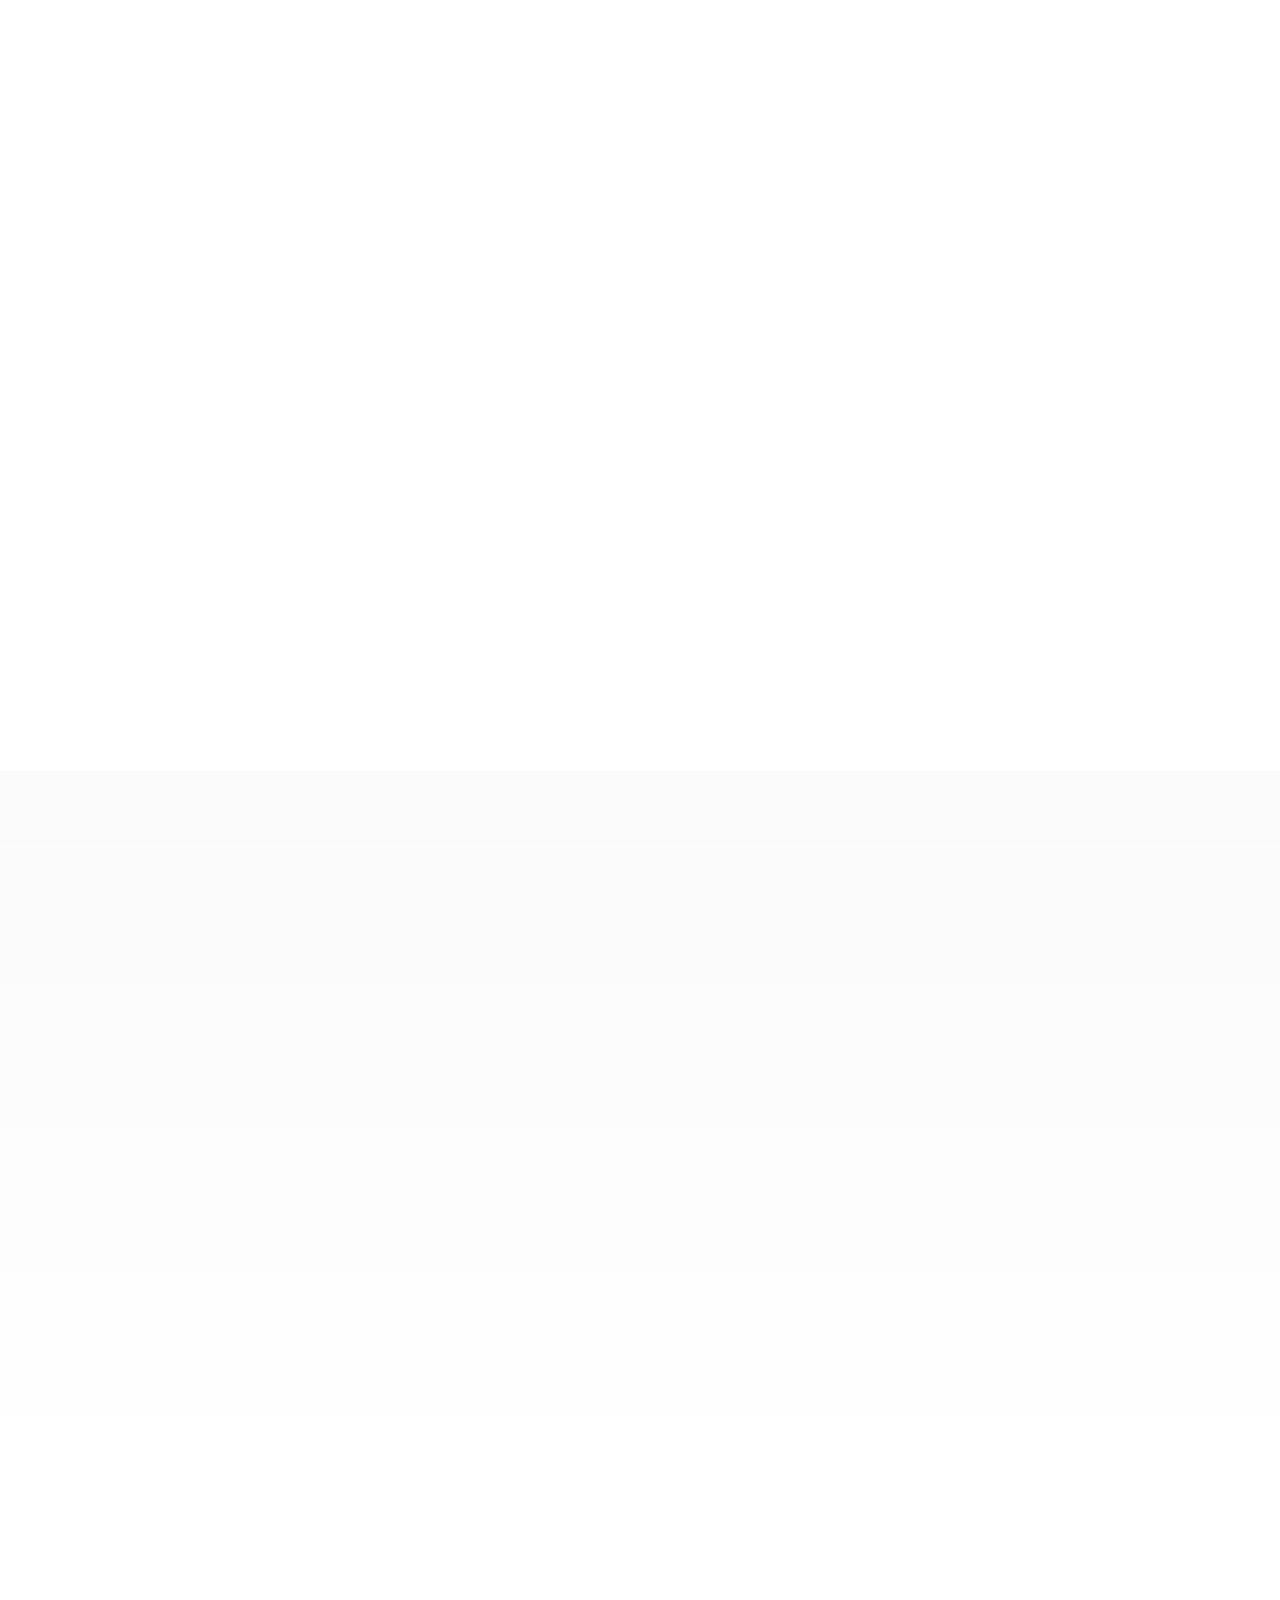
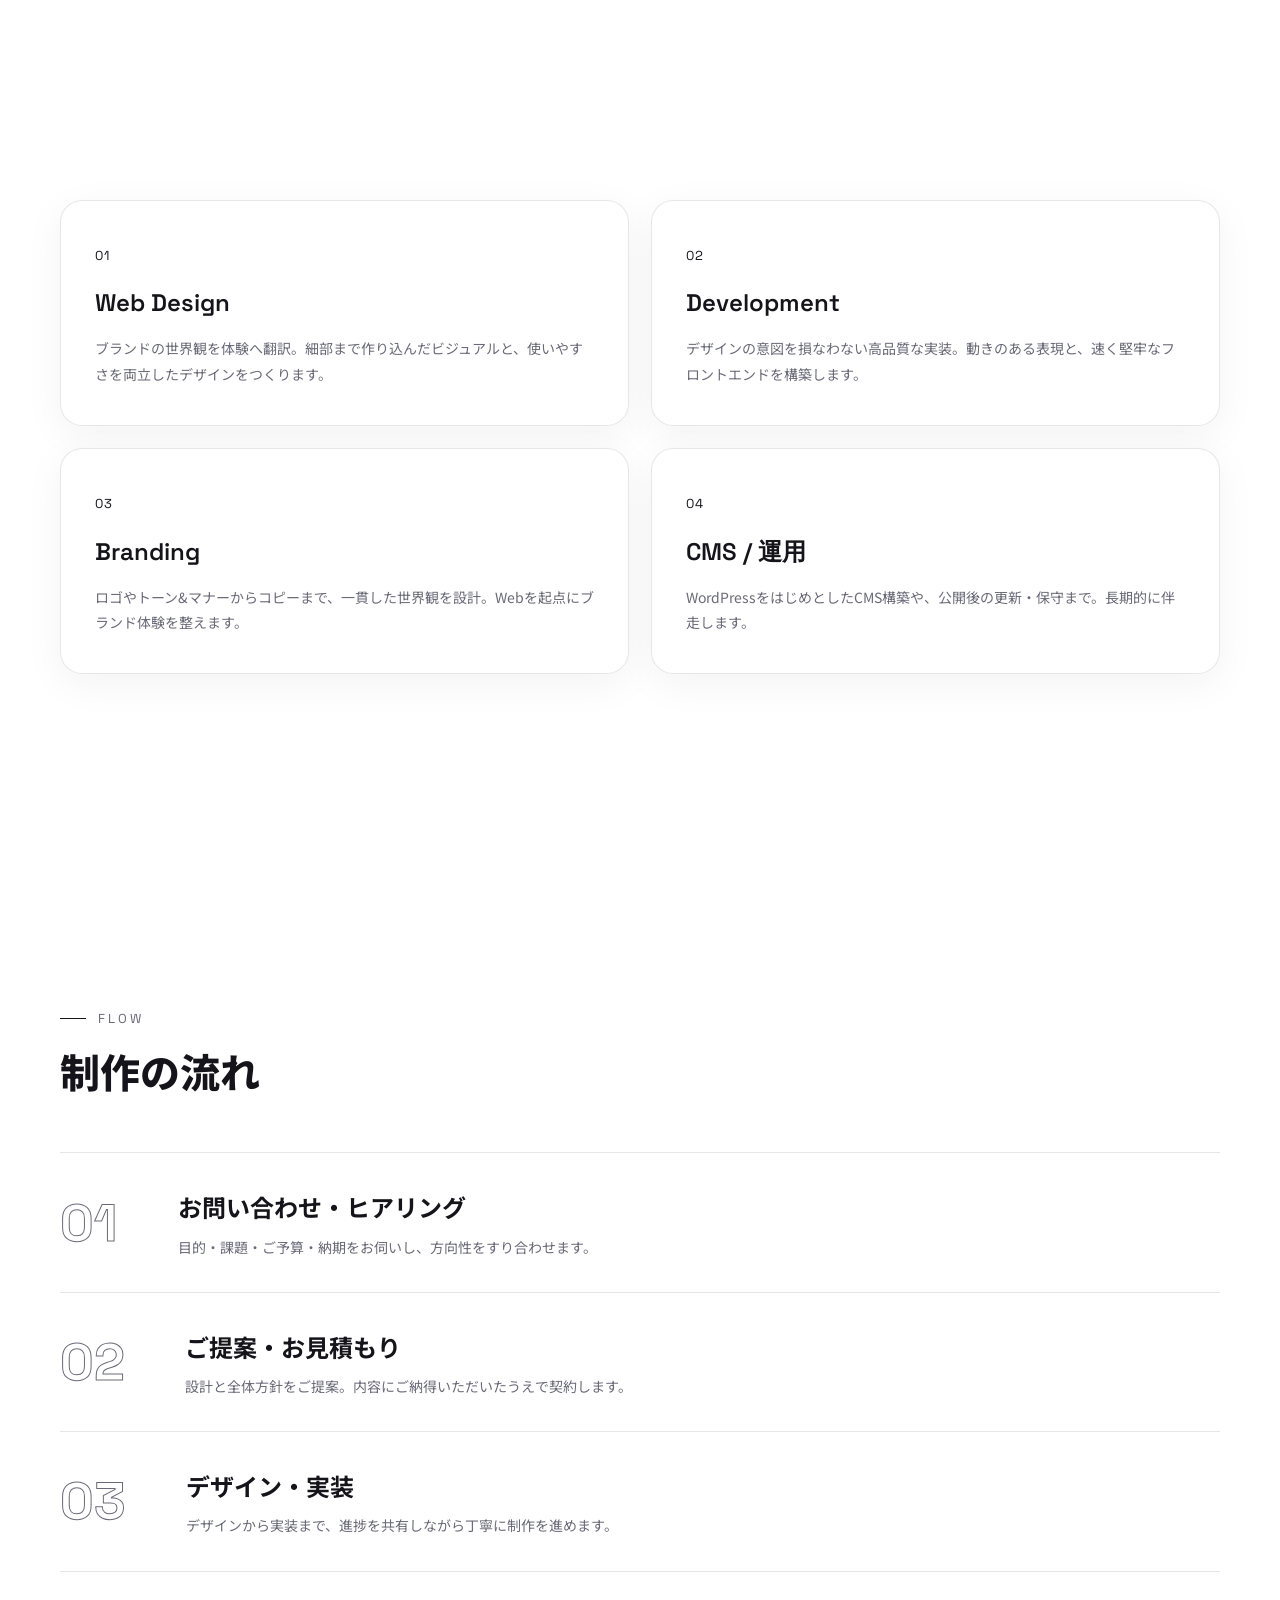
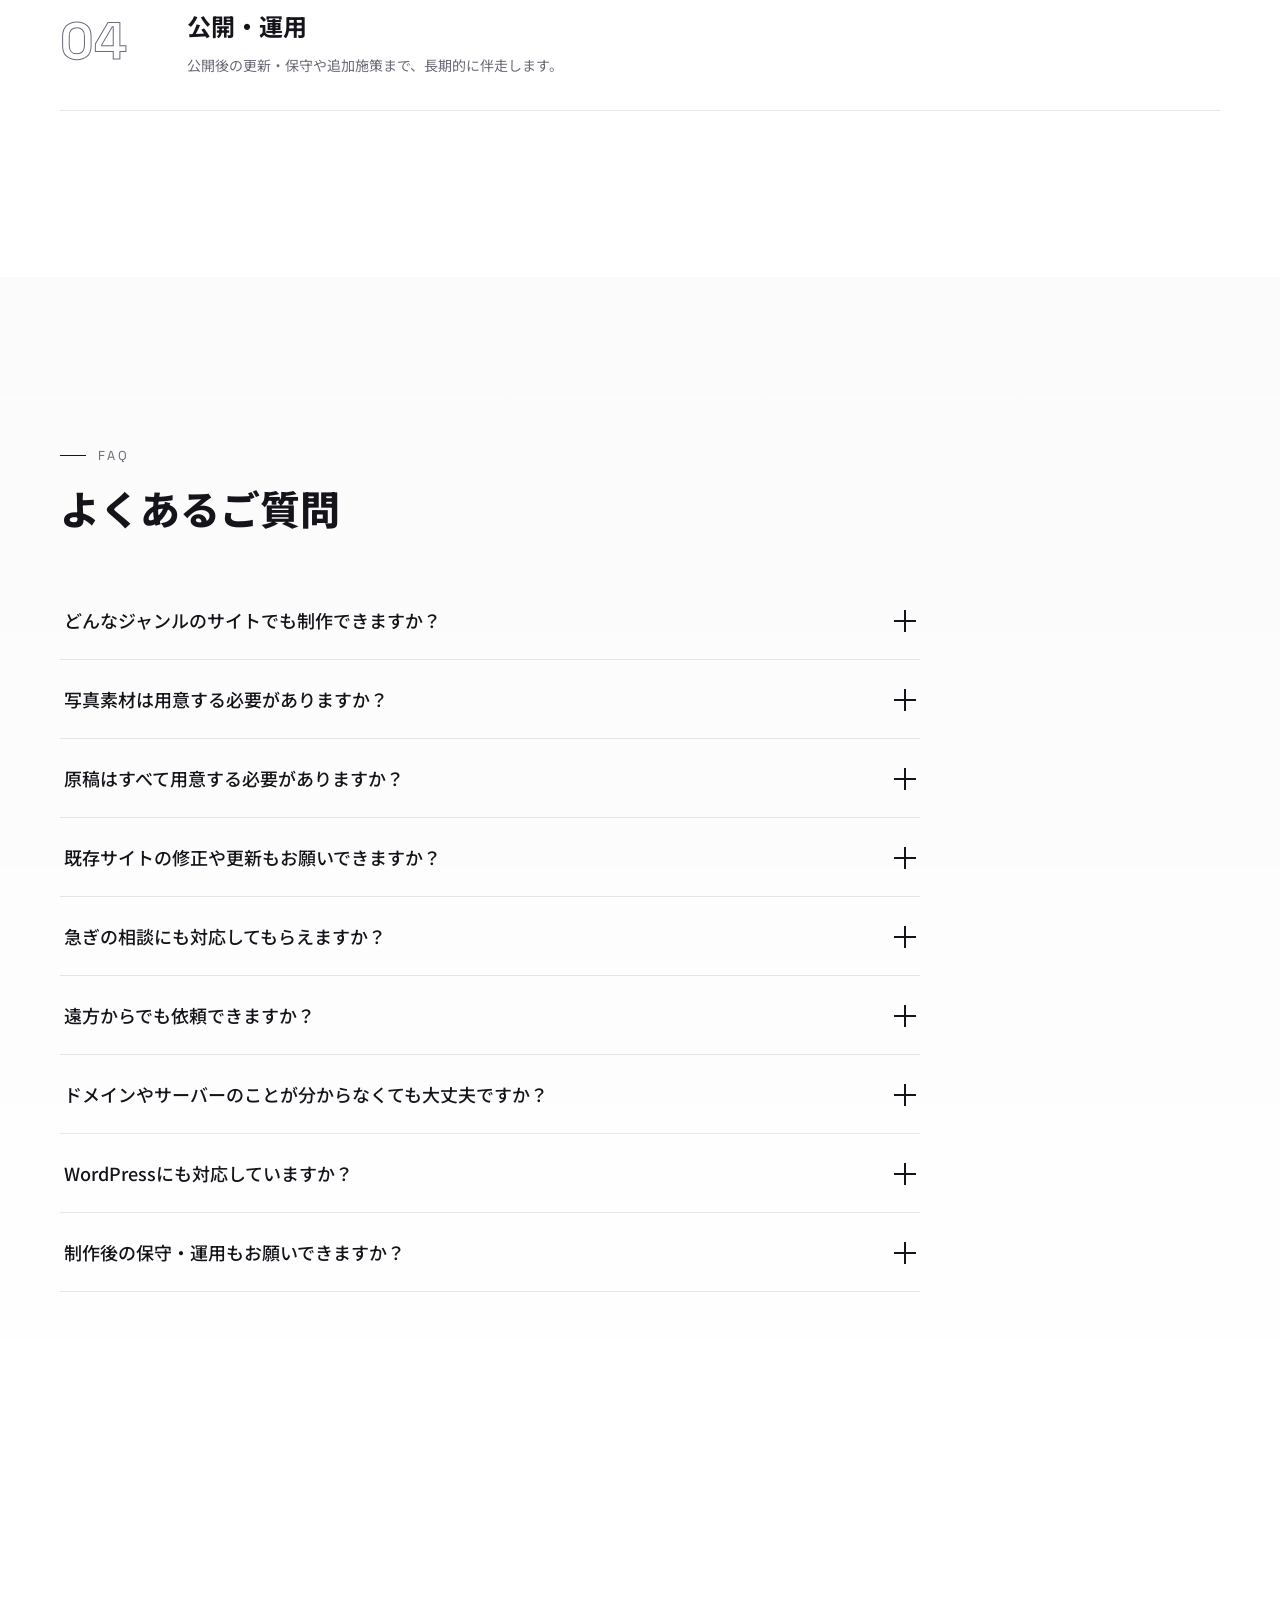
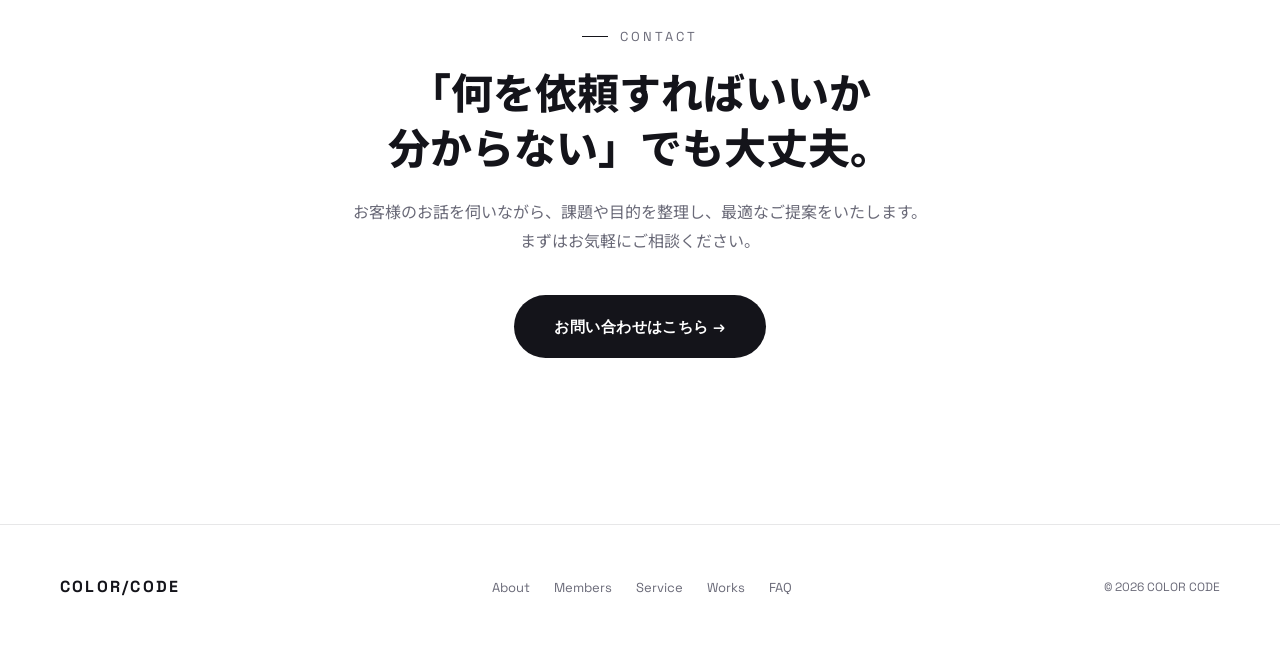
==== commit 89ebfde3: "Add files via upload" ====
--- a/irodori/index.html
+++ b/irodori/index.html
@@ -26,7 +26,7 @@
 <!-- nav -->
 <header id="nav">
   <a href="#top" class="nav-logo">COLOR<span>/</span>CODE</a>
-  <nav class="nav-menu" id="menu">
+  <nav class="nav-menu" id="menu" aria-label="メインメニュー">
     <a href="#about">About</a>
     <a href="#members">Members</a>
     <a href="#service">Service</a>
@@ -250,11 +250,11 @@
 <footer>
   <div class="wrap ft-inner">
     <div class="ft-logo">COLOR<span>/</span>CODE</div>
-    <nav class="ft-nav"><a href="#about">About</a><a href="#members">Members</a><a href="#service">Service</a><a href="#works">Works</a><a href="#faq">FAQ</a></nav>
+    <nav class="ft-nav" aria-label="フッターメニュー"><a href="#about">About</a><a href="#members">Members</a><a href="#service">Service</a><a href="#works">Works</a><a href="#faq">FAQ</a></nav>
     <p class="ft-copy">© 2026 COLOR CODE</p>
   </div>
 </footer>
 
-<script src="script.js"></script>
+<script defer src="script.js"></script>
 </body>
 </html>
--- a/irodori/style.css
+++ b/irodori/style.css
@@ -44,7 +44,7 @@
   background-image:url("data:image/svg+xml,%3Csvg xmlns='http://www.w3.org/2000/svg' width='120' height='120'%3E%3Cfilter id='n'%3E%3CfeTurbulence type='fractalNoise' baseFrequency='0.9' numOctaves='2'/%3E%3C/filter%3E%3Crect width='100%25' height='100%25' filter='url(%23n)'/%3E%3C/svg%3E")}
 
 /* ---------- loader ---------- */
-#loader{position:fixed;inset:0;z-index:200;background:#fff;display:grid;place-content:center;gap:22px;
+#loader{position:fixed;inset:0;z-index:200;background:#fff;display:grid;place-content:center;justify-items:center;gap:22px;text-align:center;
   transition:opacity .7s var(--ease),visibility .7s}
 #loader.done{opacity:0;visibility:hidden}
 .ld-logo{font-family:var(--serif);font-weight:700;letter-spacing:.12em;font-size:clamp(20px,4vw,30px);
@@ -233,6 +233,26 @@
   .about-grid,.mem-grid,.svc-grid{grid-template-columns:1fr}
   .mem-card{flex-direction:column;gap:18px}
   .about-stats{gap:28px}
+
+  /* SP: stop auto-slide, let the user swipe freely */
+  .wk-slider{overflow-x:auto;overflow-y:hidden;-webkit-overflow-scrolling:touch;
+    scroll-snap-type:x proximity;scroll-padding-left:20px;
+    -webkit-mask:none;mask:none;touch-action:pan-x}
+  .wk-slider::-webkit-scrollbar{display:none}
+  .wk-track{animation:none;width:max-content;padding:6px 20px}
+  .wk-slide{scroll-snap-align:start;flex-basis:74vw;max-width:320px}
+  .wk-slide[aria-hidden="true"]{display:none}   /* drop loop duplicates when swiping manually */
+
+  /* SP: remove expensive compositing (backdrop-filter / blend) that janks iOS scroll */
+  #nav.scrolled,.hero-label,.btn-ghost,.mem-card,.svc-card,.wk-slide,footer,.nav-menu{
+    -webkit-backdrop-filter:none!important;backdrop-filter:none!important}
+  #nav.scrolled{background:rgba(255,255,255,.92)}
+  .nav-menu{background:rgba(255,255,255,.97)}
+  .hero-label,.btn-ghost{background:rgba(255,255,255,.78)}
+  .mem-card,.svc-card,.wk-slide{background:rgba(255,255,255,.85)}
+  footer{background:rgba(255,255,255,.92)}
+  .bg-grid{mix-blend-mode:normal;opacity:.42}
+  .bg-grain{display:none}
 }
 @media(prefers-reduced-motion:reduce){
   *{animation:none!important;scroll-behavior:auto}
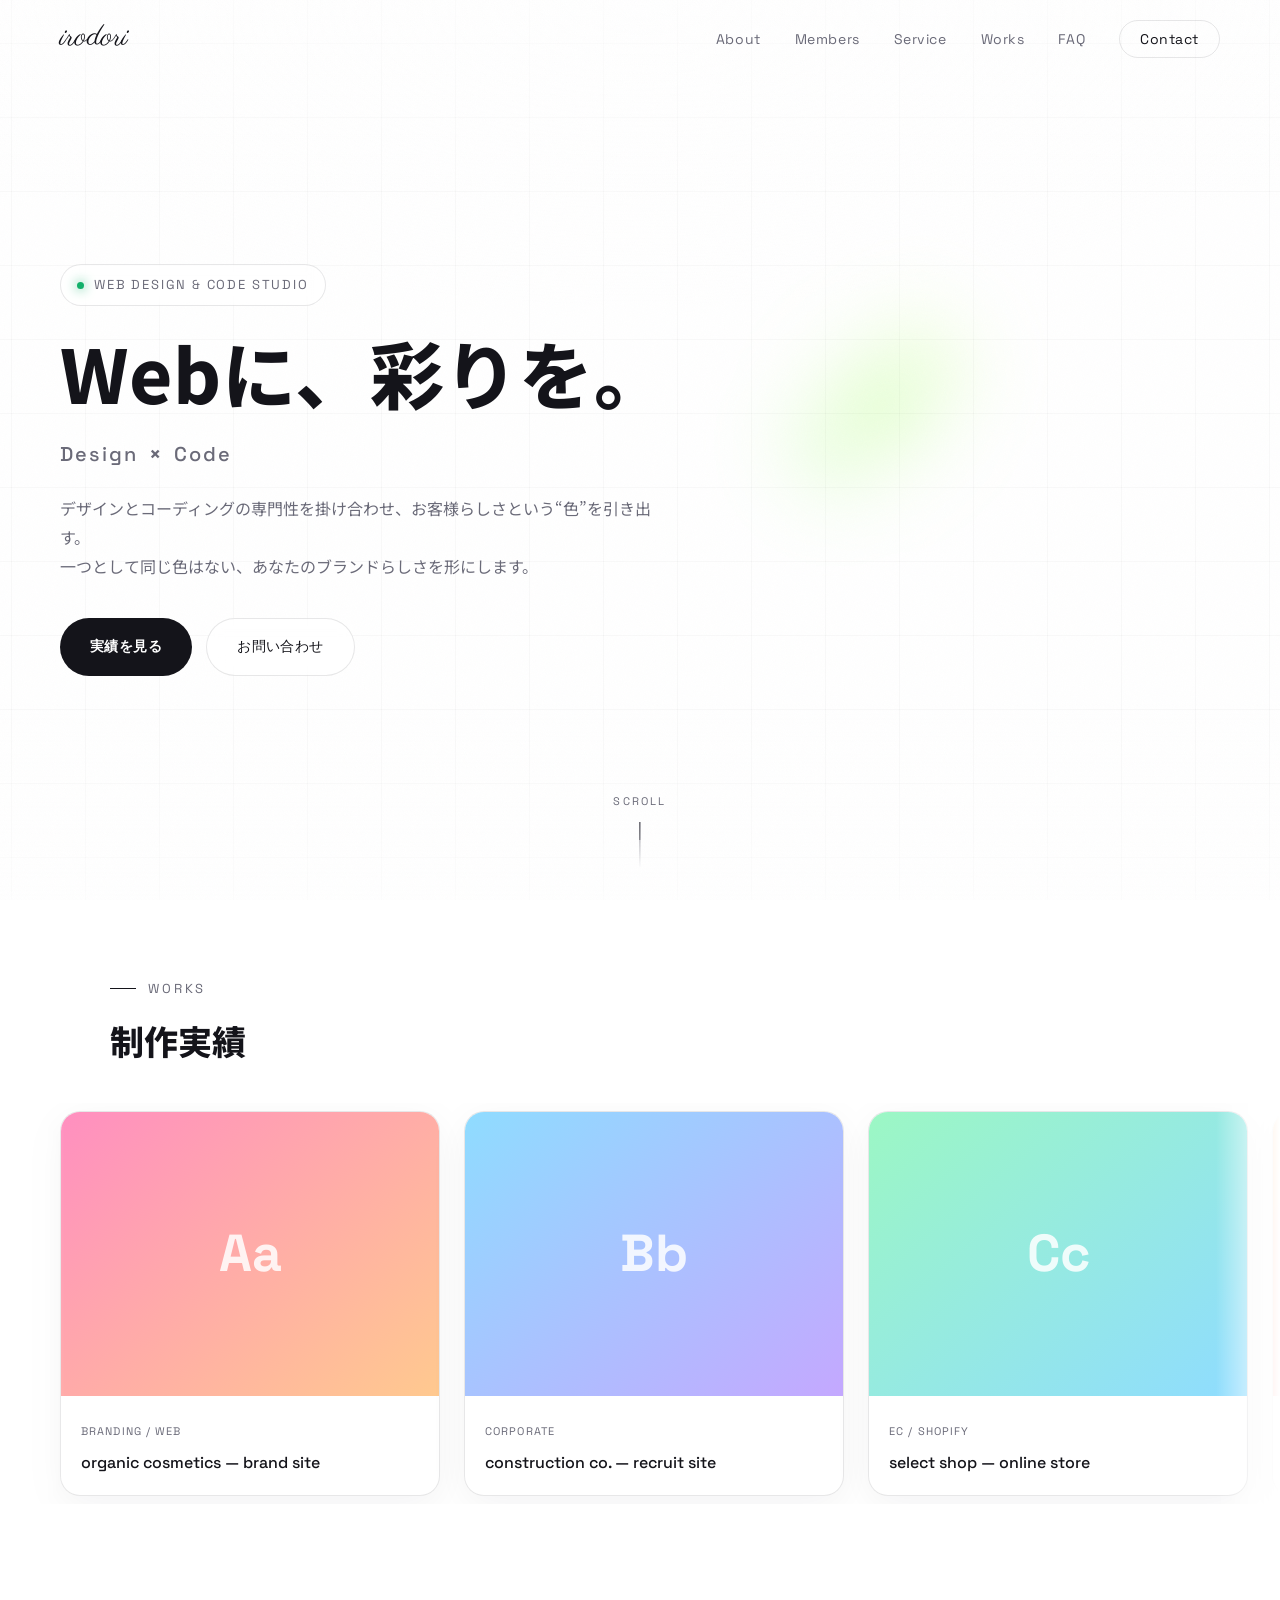
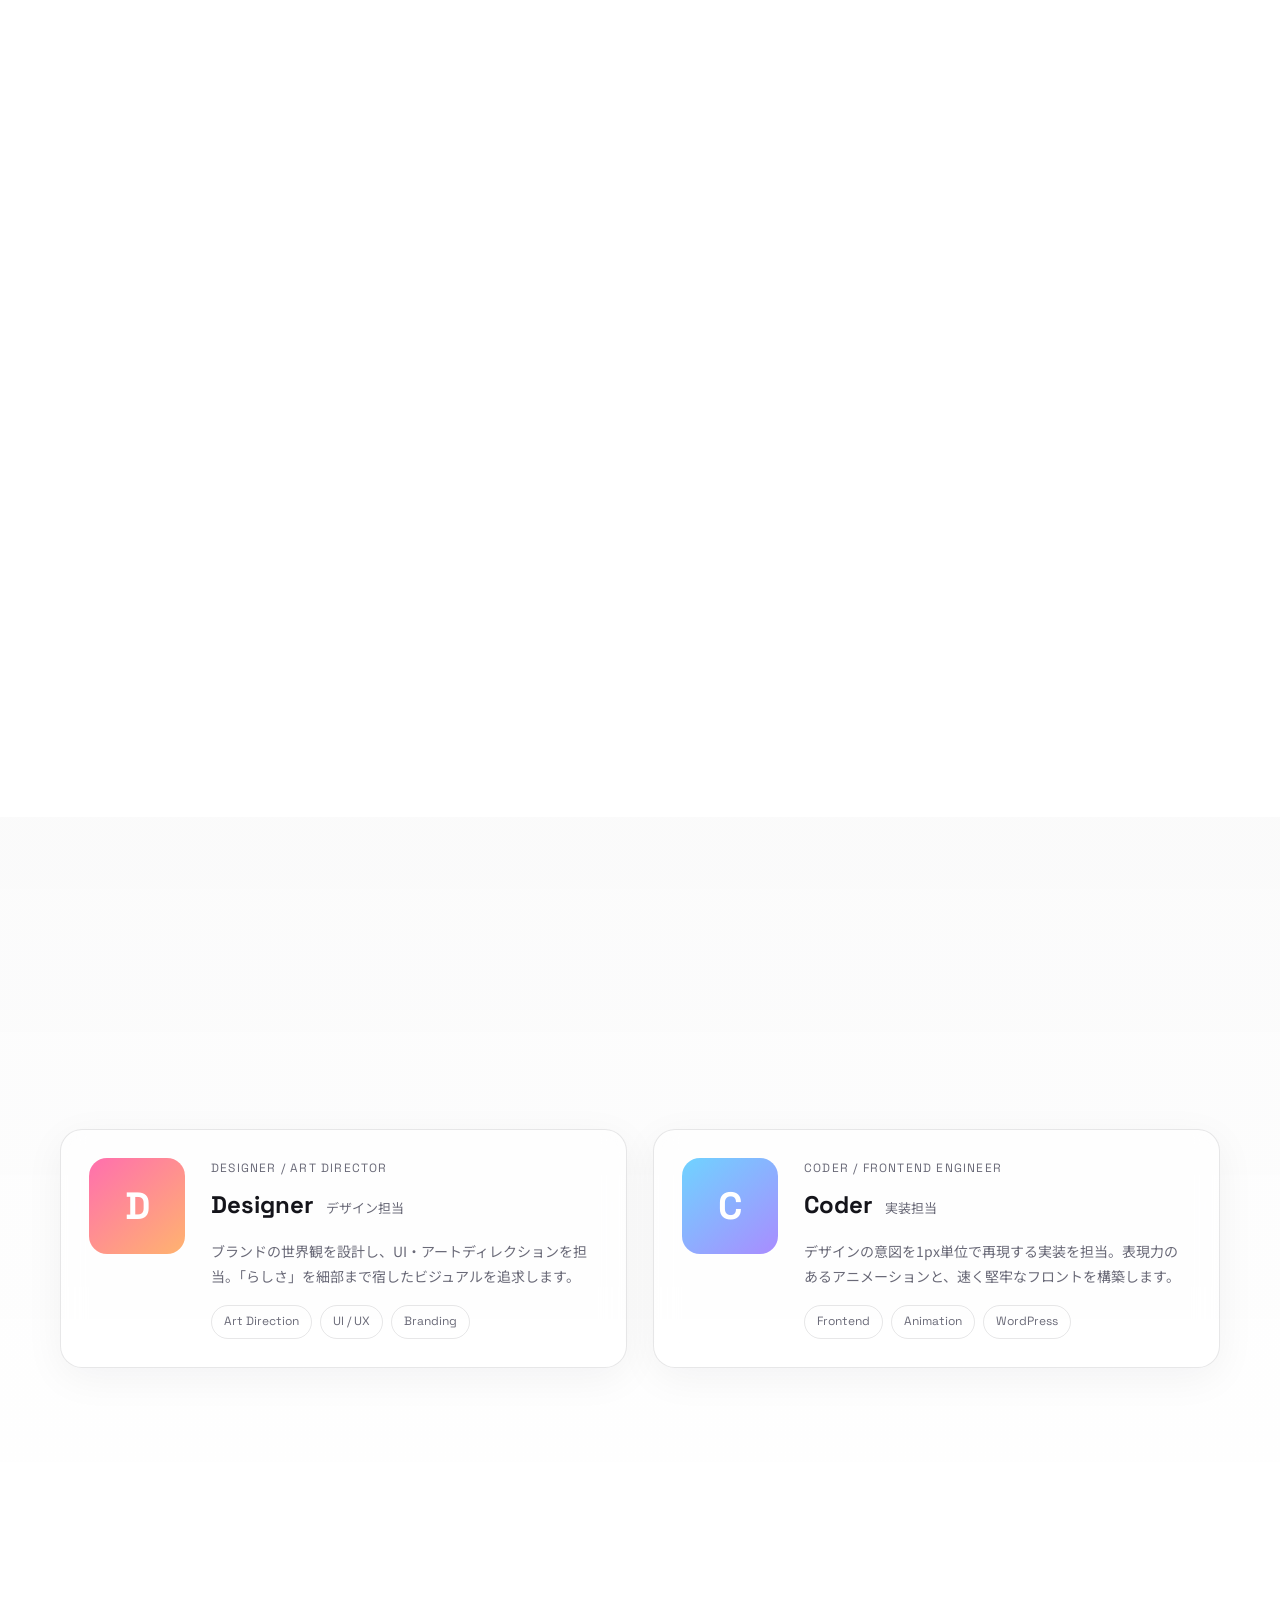
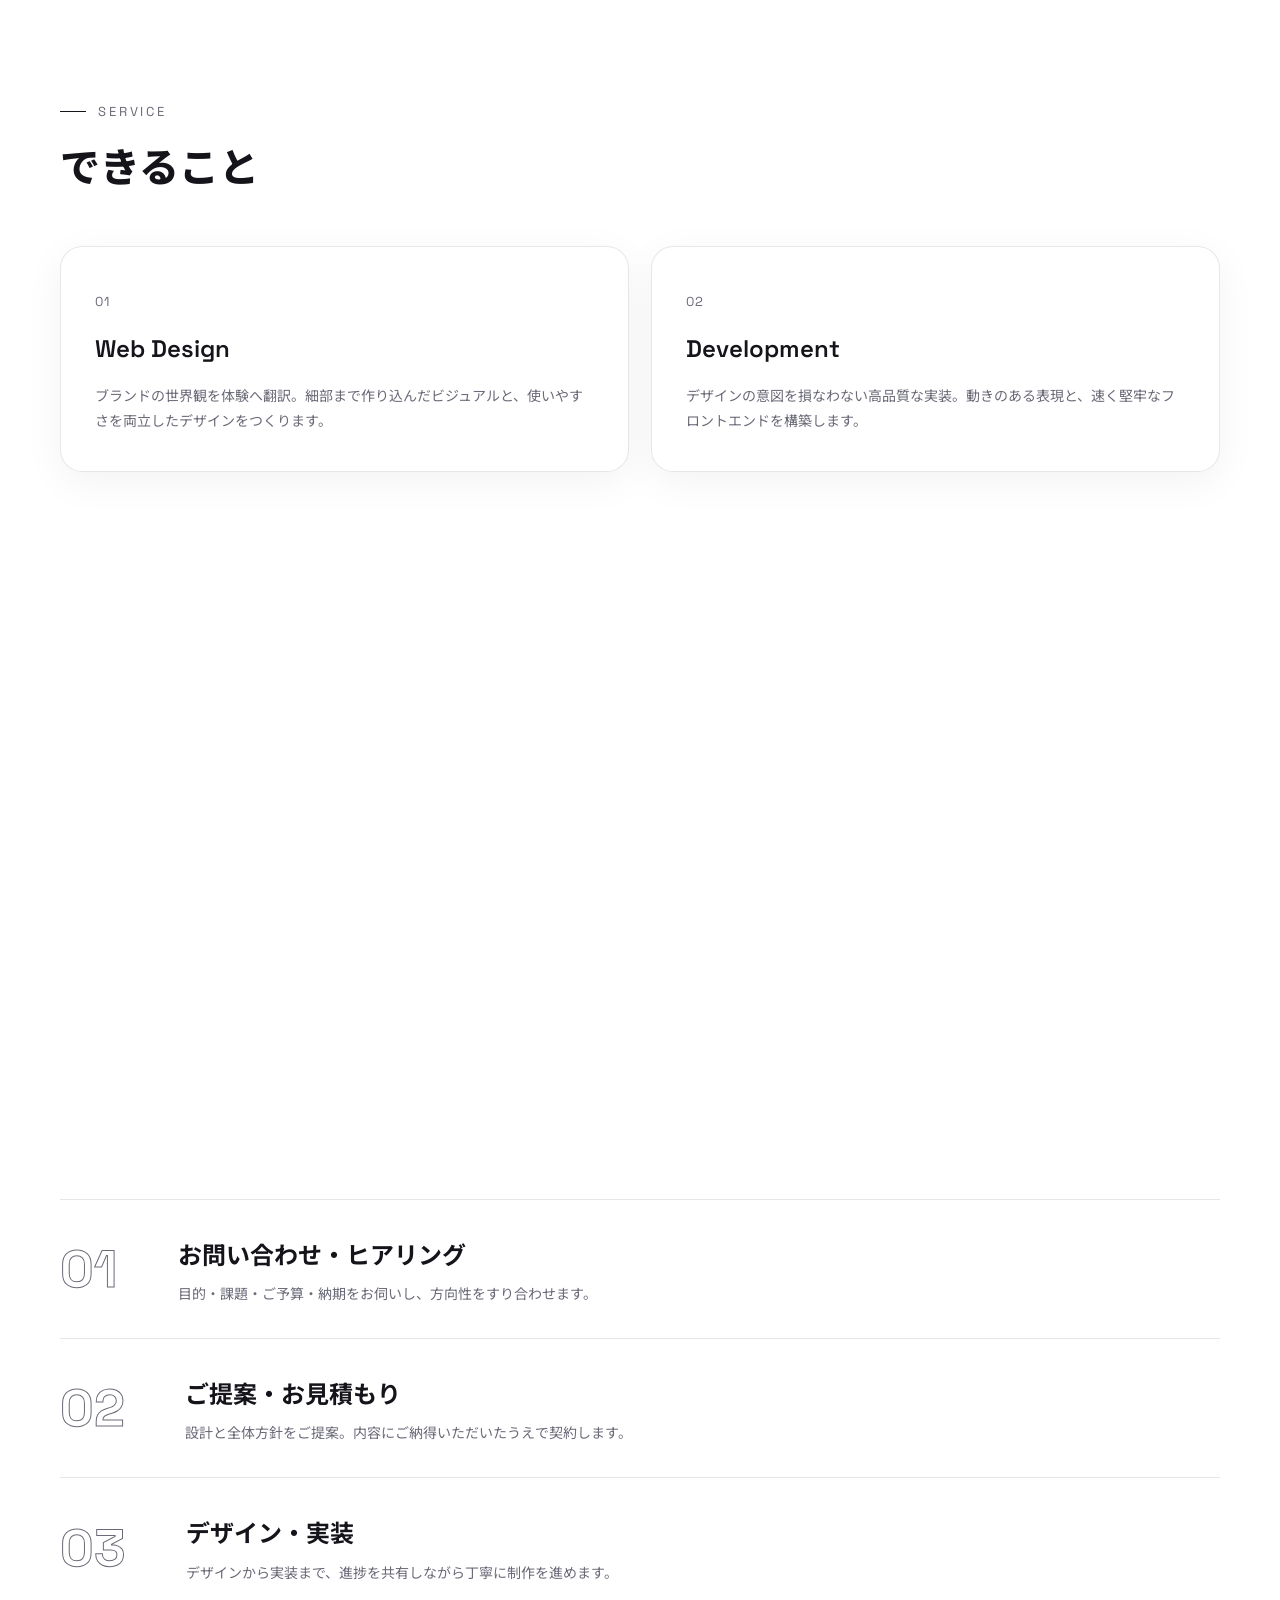
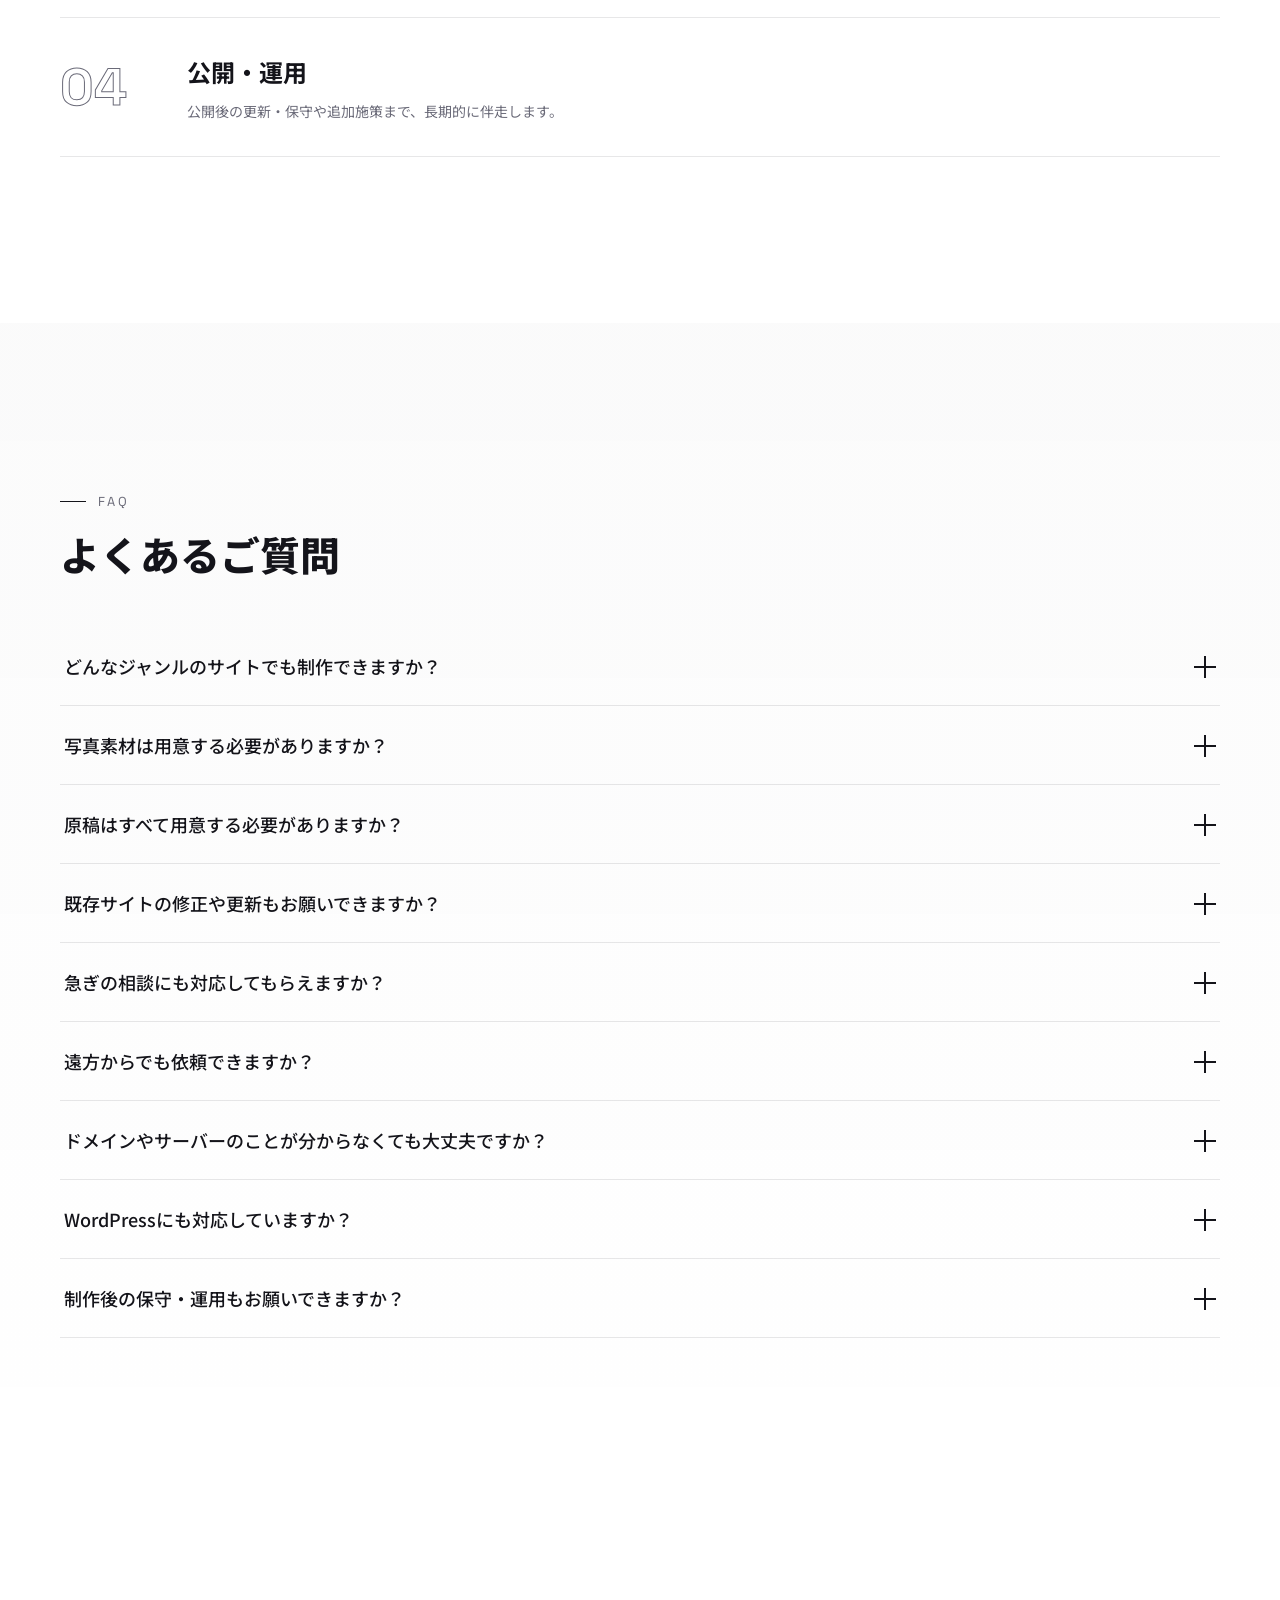
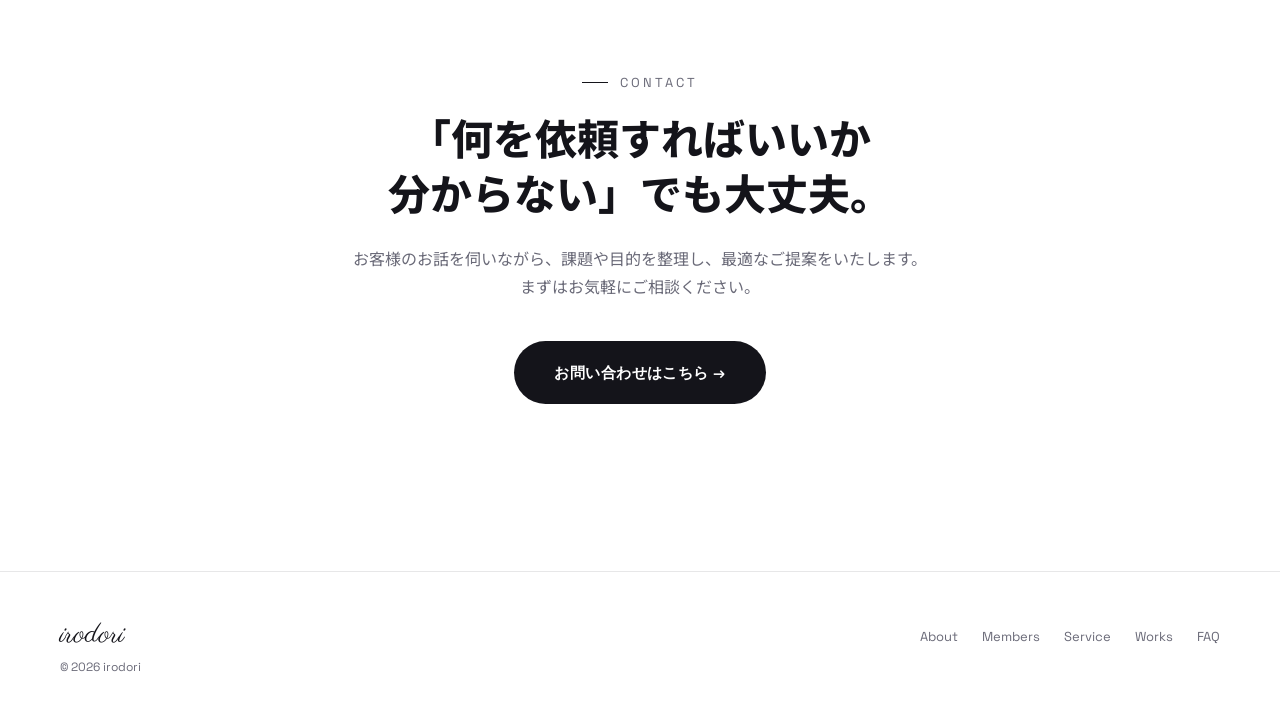
==== commit 57d793c4: "Add files via upload" ====
--- a/irodori/index.html
+++ b/irodori/index.html
@@ -1,260 +1,638 @@
-<!DOCTYPE html>
+<!doctype html>
 <html lang="ja">
-<head>
-<meta charset="UTF-8"/>
-<meta name="viewport" content="width=device-width,initial-scale=1.0"/>
-<title>COLOR CODE | デザインと実装、その境界をなくす。</title>
-<meta name="description" content="COLOR CODEは、デザイナーとコーダーの2人で活動するWeb制作チームです。ブランドの未来を、設計から実装まで一貫してかたちにします。">
-<link rel="preconnect" href="https://fonts.googleapis.com">
-<link rel="preconnect" href="https://fonts.gstatic.com" crossorigin>
-<link href="https://fonts.googleapis.com/css2?family=Space+Grotesk:wght@400;500;600;700&family=Noto+Sans+JP:wght@300;400;500;700;900&display=swap" rel="stylesheet">
-<link rel="stylesheet" href="style.css">
-</head>
-<body>
-
-<!-- iridescent haze background -->
-<div class="bg">
-  <canvas id="gl"></canvas>
-  <div class="bg-grid"></div>
-  <div class="bg-vignette"></div>
-  <div class="bg-grain"></div>
-</div>
-
-<!-- loader -->
-<div id="loader"><div class="ld-logo">COLOR<span>CODE</span></div><div class="ld-bar"><i></i></div></div>
-
-<!-- nav -->
-<header id="nav">
-  <a href="#top" class="nav-logo">COLOR<span>/</span>CODE</a>
-  <nav class="nav-menu" id="menu" aria-label="メインメニュー">
-    <a href="#about">About</a>
-    <a href="#members">Members</a>
-    <a href="#service">Service</a>
-    <a href="#works">Works</a>
-    <a href="#faq">FAQ</a>
-    <a href="#contact" class="nav-cta">Contact</a>
-  </nav>
-  <button class="nav-ham" id="ham" aria-label="menu"><span></span><span></span></button>
-</header>
-
-<!-- HERO -->
-<section id="top" class="hero">
-  <div class="hero-inner">
-    <p class="hero-label rvh"><span class="dot"></span>Design &amp; Development studio</p>
-    <h1 class="hero-h1">
-      <span class="line rvh d1">デザインと実装、</span>
-      <span class="line grad rvh d2">その境界をなくす。</span>
-    </h1>
-    <p class="hero-en rvh d3">Design <em>×</em> Development</p>
-    <p class="hero-sub rvh d4">
-      ただ美しいだけでは終わらない。成果へつながるWebを。<br>
-      デザイナーとコーダー、2人のチームでブランドの未来をかたちにします。
-    </p>
-    <div class="hero-btns rvh d5">
-      <a href="#works" class="btn btn-fill">実績を見る</a>
-      <a href="#contact" class="btn btn-ghost">お問い合わせ</a>
+  <head>
+    <meta charset="utf-8" />
+    <meta name="viewport" content="width=device-width,initial-scale=1" />
+    <title>irodori | Webに、彩りを。</title>
+    <meta
+      name="description"
+      content="irodori（彩り）は、デザインとコーディングの専門性を掛け合わせ、一つひとつのWebサイトに彩りを添える制作チームです。"
+    />
+    <meta name="format-detection" content="telephone=no" />
+    <!-- ogp -->
+    <meta property="og:site_name" content="irodori" />
+    <meta property="og:type" content="website" />
+    <meta property="og:title" content="irodori | Webに、彩りを。" />
+    <meta
+      property="og:description"
+      content="デザインとコーディングの専門性を掛け合わせ、Webサイトに彩りを添える。お客様らしさという色を、私たちが形にします。"
+    />
+    <meta property="og:locale" content="ja_JP" />
+    <!-- google fonts -->
+    <link rel="preconnect" href="https://fonts.googleapis.com" />
+    <link rel="preconnect" href="https://fonts.gstatic.com" crossorigin />
+    <link
+      href="https://fonts.googleapis.com/css2?family=Parisienne&family=Space+Grotesk:wght@400;500;600;700&family=Noto+Sans+JP:wght@300;400;500;700;900&display=swap"
+      rel="stylesheet"
+    />
+    <!-- css -->
+    <link rel="stylesheet" href="css/style.css" />
+    <!-- js -->
+    <script src="js/main.js" defer></script>
+  </head>
+  <body class="js_body">
+    <!-- iridescent haze background -->
+    <div class="l_bg">
+      <canvas class="l_bg_canvas js_gl"></canvas>
+      <div class="l_bg_grid"></div>
+      <div class="l_bg_vignette"></div>
+      <div class="l_bg_grain"></div>
     </div>
-  </div>
-  <div class="hero-scroll"><span>Scroll</span><i></i></div>
-</section>
-
-<!-- WORKS slider (directly under FV) -->
-<section id="works" class="wk">
-  <div class="wk-head wrap">
-    <p class="sec-label rv">Works</p>
-    <h2 class="wk-h2 rv d1">制作<em>実績</em></h2>
-  </div>
-  <div class="wk-slider">
-    <div class="wk-track">
-      <!-- set 1 -->
-      <a href="#" class="wk-slide" style="--a:#ff8fc0;--b:#ffc98f"><div class="wk-thumb2">Aa</div><div class="wk-cap"><span>Branding / Web</span><h3>organic cosmetics — brand site</h3></div></a>
-      <a href="#" class="wk-slide" style="--a:#8fdcff;--b:#c4a8ff"><div class="wk-thumb2">Bb</div><div class="wk-cap"><span>Corporate</span><h3>construction co. — recruit site</h3></div></a>
-      <a href="#" class="wk-slide" style="--a:#9cf7c4;--b:#8fdcff"><div class="wk-thumb2">Cc</div><div class="wk-cap"><span>EC / Shopify</span><h3>select shop — online store</h3></div></a>
-      <a href="#" class="wk-slide" style="--a:#ffc98f;--b:#ff8fc0"><div class="wk-thumb2">Dd</div><div class="wk-cap"><span>Campaign / LP</span><h3>music festival — teaser lp</h3></div></a>
-      <a href="#" class="wk-slide" style="--a:#c4a8ff;--b:#9cf7c4"><div class="wk-thumb2">Ee</div><div class="wk-cap"><span>Brand / Web</span><h3>coffee roaster — official site</h3></div></a>
-      <a href="#" class="wk-slide" style="--a:#fff08f;--b:#8fdcff"><div class="wk-thumb2">Ff</div><div class="wk-cap"><span>WordPress</span><h3>clinic — renewal &amp; cms</h3></div></a>
-      <!-- set 2 (duplicate for seamless loop) -->
-      <a href="#" class="wk-slide" style="--a:#ff8fc0;--b:#ffc98f" aria-hidden="true"><div class="wk-thumb2">Aa</div><div class="wk-cap"><span>Branding / Web</span><h3>organic cosmetics — brand site</h3></div></a>
-      <a href="#" class="wk-slide" style="--a:#8fdcff;--b:#c4a8ff" aria-hidden="true"><div class="wk-thumb2">Bb</div><div class="wk-cap"><span>Corporate</span><h3>construction co. — recruit site</h3></div></a>
-      <a href="#" class="wk-slide" style="--a:#9cf7c4;--b:#8fdcff" aria-hidden="true"><div class="wk-thumb2">Cc</div><div class="wk-cap"><span>EC / Shopify</span><h3>select shop — online store</h3></div></a>
-      <a href="#" class="wk-slide" style="--a:#ffc98f;--b:#ff8fc0" aria-hidden="true"><div class="wk-thumb2">Dd</div><div class="wk-cap"><span>Campaign / LP</span><h3>music festival — teaser lp</h3></div></a>
-      <a href="#" class="wk-slide" style="--a:#c4a8ff;--b:#9cf7c4" aria-hidden="true"><div class="wk-thumb2">Ee</div><div class="wk-cap"><span>Brand / Web</span><h3>coffee roaster — official site</h3></div></a>
-      <a href="#" class="wk-slide" style="--a:#fff08f;--b:#8fdcff" aria-hidden="true"><div class="wk-thumb2">Ff</div><div class="wk-cap"><span>WordPress</span><h3>clinic — renewal &amp; cms</h3></div></a>
+    <!-- /.l_bg -->
+
+    <!-- opening / loader -->
+    <div class="m_opening js_opening">
+      <div class="m_opening_logo">irodori</div>
+      <div class="m_opening_bar"><i class="m_opening_bar-inner"></i></div>
     </div>
-  </div>
-</section>
-
-<!-- ABOUT -->
-<section id="about" class="sec">
-  <div class="wrap">
-    <div class="about-grid">
-      <div class="about-head rv">
-        <p class="sec-label">About us</p>
-        <h2 class="sec-h2">デザインだけでは、<br>サイトは<em>完成しない。</em></h2>
+    <!-- /.m_opening -->
+
+    <header class="l_header js_header">
+      <a href="#top" class="l_header-logo">irodori</a>
+      <nav class="l_header-nav js_nav" aria-label="メインメニュー">
+        <ul class="l_header-nav_list">
+          <li class="l_header-nav_item">
+            <a href="#about" class="l_header-nav_link">About</a>
+          </li>
+          <li class="l_header-nav_item">
+            <a href="#members" class="l_header-nav_link">Members</a>
+          </li>
+          <li class="l_header-nav_item">
+            <a href="#service" class="l_header-nav_link">Service</a>
+          </li>
+          <li class="l_header-nav_item">
+            <a href="#works" class="l_header-nav_link">Works</a>
+          </li>
+          <li class="l_header-nav_item">
+            <a href="#faq" class="l_header-nav_link">FAQ</a>
+          </li>
+          <li class="l_header-nav_item">
+            <a href="#contact" class="l_header-nav_link l_header-nav_link__cta">
+              Contact
+            </a>
+          </li>
+        </ul>
+      </nav>
+      <button class="m_hamburger js_hamburger" aria-label="メニュー">
+        <span class="m_hamburger-bar"></span>
+        <span class="m_hamburger-bar"></span>
+      </button>
+    </header>
+    <!-- /.l_header -->
+
+    <!-- KV / hero -->
+    <div id="top" class="top_kv">
+      <div class="top_kv-inner">
+        <div class="top_kv_box">
+          <p class="top_kv_sub-copy m_reveal js_reveal">
+            <span class="top_kv_dot"></span>Web Design &amp; Code studio
+          </p>
+          <h1 class="top_kv_copy">
+            <span class="m_reveal m_reveal__d1 js_reveal">Webに、</span
+            ><span class="m_reveal m_reveal__d2 js_reveal">彩りを。</span>
+          </h1>
+          <p class="top_kv_en m_reveal m_reveal__d3 js_reveal">
+            Design <em>×</em> Code
+          </p>
+          <p class="top_kv_desc m_reveal m_reveal__d4 js_reveal">
+            デザインとコーディングの専門性を掛け合わせ、お客様らしさという“色”を引き出す。<br />
+            一つとして同じ色はない、あなたのブランドらしさを形にします。
+          </p>
+          <div class="m_btn-wrapper top_kv_btn-wrapper m_reveal m_reveal__d5 js_reveal">
+            <a href="#works" class="m_btn m_btn__fill">実績を見る</a>
+            <a href="#contact" class="m_btn m_btn__ghost">お問い合わせ</a>
+          </div>
+          <!-- /.m_btn-wrapper -->
+        </div>
+        <!-- /.top_kv_box -->
       </div>
-      <div class="about-body rv d1">
-        <p class="about-lead">
-          デザインだけではサイトは完成しません。技術だけでも、想いは伝わりません。
-        </p>
-        <p>
-          私たちCOLOR CODEは、デザイナーとコーダーの2人で活動するWeb制作チームです。
-          お客様の想いや事業の魅力を丁寧に汲み取り、デザインと実装の両輪で
-          「伝わるWebサイト」をつくります。
-        </p>
-        <p>
-          少人数だからこそ、窓口はいつも同じ。認識のズレや伝言ゲームがなく、
-          スピーディーかつ細部までこだわった制作が可能です。
-          デザインと実装のあいだにある境界を、私たちはなくしていきます。
-        </p>
-        <div class="about-stats">
-          <div class="stat"><b class="count" data-to="80">0</b><span>制作実績</span></div>
-          <div class="stat"><b class="count" data-to="2">0</b><span>人チーム</span></div>
-          <div class="stat"><b class="count" data-to="98">0</b><span>継続率 %</span></div>
-        </div>
+      <!-- /.top_kv-inner -->
+      <div class="top_kv-scroll-down">
+        <span class="top_kv-scroll-down_txt">Scroll</span>
+        <i class="top_kv-scroll-down_arrow"></i>
       </div>
+      <!-- /.top_kv-scroll-down -->
     </div>
-  </div>
-</section>
-
-<!-- MEMBERS -->
-<section id="members" class="sec sec-alt">
-  <div class="wrap">
-    <p class="sec-label rv">Members</p>
-    <h2 class="sec-h2 rv d1">2人の<em>チーム</em></h2>
-    <div class="mem-grid">
-      <article class="mem-card rv d1">
-        <div class="mem-photo" style="--a:#ff6fae;--b:#ffb36f"><span>D</span></div>
-        <div class="mem-body">
-          <p class="mem-role">Designer / Art Director</p>
-          <h3 class="mem-name">Designer<span class="mem-jp">デザイン担当</span></h3>
-          <p class="mem-txt">ブランドの世界観を設計し、UI・アートディレクションを担当。「らしさ」を細部まで宿したビジュアルを追求します。</p>
-          <ul class="mem-skill"><li>Art Direction</li><li>UI / UX</li><li>Branding</li></ul>
-        </div>
-      </article>
-      <article class="mem-card rv d2">
-        <div class="mem-photo" style="--a:#6fd3ff;--b:#a98cff"><span>C</span></div>
-        <div class="mem-body">
-          <p class="mem-role">Coder / Frontend Engineer</p>
-          <h3 class="mem-name">Coder<span class="mem-jp">実装担当</span></h3>
-          <p class="mem-txt">デザインの意図を1px単位で再現する実装を担当。表現力のあるアニメーションと、速く堅牢なフロントを構築します。</p>
-          <ul class="mem-skill"><li>Frontend</li><li>Animation</li><li>WordPress</li></ul>
-        </div>
-      </article>
-    </div>
-  </div>
-</section>
-
-<!-- SERVICE -->
-<section id="service" class="sec">
-  <div class="wrap">
-    <p class="sec-label rv">Service</p>
-    <h2 class="sec-h2 rv d1">できる<em>こと</em></h2>
-    <div class="svc-grid">
-      <article class="svc-card rv d1">
-        <span class="svc-no">01</span>
-        <h3>Web Design</h3>
-        <p>ブランドの世界観を体験へ翻訳。細部まで作り込んだビジュアルと、使いやすさを両立したデザインをつくります。</p>
-      </article>
-      <article class="svc-card rv d2">
-        <span class="svc-no">02</span>
-        <h3>Development</h3>
-        <p>デザインの意図を損なわない高品質な実装。動きのある表現と、速く堅牢なフロントエンドを構築します。</p>
-      </article>
-      <article class="svc-card rv d3">
-        <span class="svc-no">03</span>
-        <h3>Branding</h3>
-        <p>ロゴやトーン&amp;マナーからコピーまで、一貫した世界観を設計。Webを起点にブランド体験を整えます。</p>
-      </article>
-      <article class="svc-card rv d4">
-        <span class="svc-no">04</span>
-        <h3>CMS / 運用</h3>
-        <p>WordPressをはじめとしたCMS構築や、公開後の更新・保守まで。長期的に伴走します。</p>
-      </article>
-    </div>
-  </div>
-</section>
-
-<!-- FLOW -->
-<section id="flow" class="sec">
-  <div class="wrap">
-    <p class="sec-label rv">Flow</p>
-    <h2 class="sec-h2 rv d1">制作の<em>流れ</em></h2>
-    <div class="flow-list">
-      <div class="flow-item rv d1"><span class="flow-no">01</span><div><h3>お問い合わせ・ヒアリング</h3><p>目的・課題・ご予算・納期をお伺いし、方向性をすり合わせます。</p></div></div>
-      <div class="flow-item rv d2"><span class="flow-no">02</span><div><h3>ご提案・お見積もり</h3><p>設計と全体方針をご提案。内容にご納得いただいたうえで契約します。</p></div></div>
-      <div class="flow-item rv d3"><span class="flow-no">03</span><div><h3>デザイン・実装</h3><p>デザインから実装まで、進捗を共有しながら丁寧に制作を進めます。</p></div></div>
-      <div class="flow-item rv d4"><span class="flow-no">04</span><div><h3>公開・運用</h3><p>公開後の更新・保守や追加施策まで、長期的に伴走します。</p></div></div>
-    </div>
-  </div>
-</section>
-
-<!-- FAQ -->
-<section id="faq" class="sec sec-alt">
-  <div class="wrap">
-    <p class="sec-label rv">FAQ</p>
-    <h2 class="sec-h2 rv d1">よくある<em>ご質問</em></h2>
-    <div class="faq-list rv d1">
-      <div class="faq-item">
-        <button class="faq-q">どんなジャンルのサイトでも制作できますか？<i></i></button>
-        <div class="faq-a"><p>コーポレート・採用・ブランド・LP・ECなど、幅広いジャンルに対応しています。まずはご相談ください。ジャンルによっては得意な事例をご紹介します。</p></div>
+    <!-- /.top_kv -->
+
+    <main class="l_main">
+      <!-- works slider (directly under KV) -->
+      <section id="works" class="top_works">
+        <div class="top_works_head l_container">
+          <p class="m_section-label m_reveal js_reveal">Works</p>
+          <h2 class="top_works_title m_reveal m_reveal__d1 js_reveal">
+            制作<em>実績</em>
+          </h2>
+        </div>
+        <!-- /.top_works_head -->
+        <div class="top_works_slider js_works-slider">
+          <div class="top_works_track">
+            <!-- set 1 -->
+            <a href="#" class="top_works_item" style="--a: #ff8fc0; --b: #ffc98f">
+              <div class="top_works_item_thumb">Aa</div>
+              <div class="top_works_item_txt">
+                <span class="top_works_item_cat">Branding / Web</span>
+                <h3 class="top_works_item_heading">organic cosmetics — brand site</h3>
+              </div>
+            </a>
+            <a href="#" class="top_works_item" style="--a: #8fdcff; --b: #c4a8ff">
+              <div class="top_works_item_thumb">Bb</div>
+              <div class="top_works_item_txt">
+                <span class="top_works_item_cat">Corporate</span>
+                <h3 class="top_works_item_heading">construction co. — recruit site</h3>
+              </div>
+            </a>
+            <a href="#" class="top_works_item" style="--a: #9cf7c4; --b: #8fdcff">
+              <div class="top_works_item_thumb">Cc</div>
+              <div class="top_works_item_txt">
+                <span class="top_works_item_cat">EC / Shopify</span>
+                <h3 class="top_works_item_heading">select shop — online store</h3>
+              </div>
+            </a>
+            <a href="#" class="top_works_item" style="--a: #ffc98f; --b: #ff8fc0">
+              <div class="top_works_item_thumb">Dd</div>
+              <div class="top_works_item_txt">
+                <span class="top_works_item_cat">Campaign / LP</span>
+                <h3 class="top_works_item_heading">music festival — teaser lp</h3>
+              </div>
+            </a>
+            <a href="#" class="top_works_item" style="--a: #c4a8ff; --b: #9cf7c4">
+              <div class="top_works_item_thumb">Ee</div>
+              <div class="top_works_item_txt">
+                <span class="top_works_item_cat">Brand / Web</span>
+                <h3 class="top_works_item_heading">coffee roaster — official site</h3>
+              </div>
+            </a>
+            <a href="#" class="top_works_item" style="--a: #fff08f; --b: #8fdcff">
+              <div class="top_works_item_thumb">Ff</div>
+              <div class="top_works_item_txt">
+                <span class="top_works_item_cat">WordPress</span>
+                <h3 class="top_works_item_heading">clinic — renewal &amp; cms</h3>
+              </div>
+            </a>
+            <!-- set 2 (duplicate for seamless loop) -->
+            <a href="#" class="top_works_item" style="--a: #ff8fc0; --b: #ffc98f" aria-hidden="true">
+              <div class="top_works_item_thumb">Aa</div>
+              <div class="top_works_item_txt">
+                <span class="top_works_item_cat">Branding / Web</span>
+                <h3 class="top_works_item_heading">organic cosmetics — brand site</h3>
+              </div>
+            </a>
+            <a href="#" class="top_works_item" style="--a: #8fdcff; --b: #c4a8ff" aria-hidden="true">
+              <div class="top_works_item_thumb">Bb</div>
+              <div class="top_works_item_txt">
+                <span class="top_works_item_cat">Corporate</span>
+                <h3 class="top_works_item_heading">construction co. — recruit site</h3>
+              </div>
+            </a>
+            <a href="#" class="top_works_item" style="--a: #9cf7c4; --b: #8fdcff" aria-hidden="true">
+              <div class="top_works_item_thumb">Cc</div>
+              <div class="top_works_item_txt">
+                <span class="top_works_item_cat">EC / Shopify</span>
+                <h3 class="top_works_item_heading">select shop — online store</h3>
+              </div>
+            </a>
+            <a href="#" class="top_works_item" style="--a: #ffc98f; --b: #ff8fc0" aria-hidden="true">
+              <div class="top_works_item_thumb">Dd</div>
+              <div class="top_works_item_txt">
+                <span class="top_works_item_cat">Campaign / LP</span>
+                <h3 class="top_works_item_heading">music festival — teaser lp</h3>
+              </div>
+            </a>
+            <a href="#" class="top_works_item" style="--a: #c4a8ff; --b: #9cf7c4" aria-hidden="true">
+              <div class="top_works_item_thumb">Ee</div>
+              <div class="top_works_item_txt">
+                <span class="top_works_item_cat">Brand / Web</span>
+                <h3 class="top_works_item_heading">coffee roaster — official site</h3>
+              </div>
+            </a>
+            <a href="#" class="top_works_item" style="--a: #fff08f; --b: #8fdcff" aria-hidden="true">
+              <div class="top_works_item_thumb">Ff</div>
+              <div class="top_works_item_txt">
+                <span class="top_works_item_cat">WordPress</span>
+                <h3 class="top_works_item_heading">clinic — renewal &amp; cms</h3>
+              </div>
+            </a>
+          </div>
+          <!-- /.top_works_track -->
+        </div>
+        <!-- /.top_works_slider -->
+      </section>
+      <!-- /.top_works -->
+
+      <!-- about -->
+      <section id="about" class="top_about">
+        <div class="l_contents">
+          <div class="l_container">
+            <div class="top_about_body">
+              <div class="top_about_head">
+                <p class="m_section-label m_reveal js_reveal">About us</p>
+                <h2 class="m_section-title m_reveal m_reveal__d1 js_reveal">
+                  Webに、<em>彩りを。</em>
+                </h2>
+              </div>
+              <!-- /.top_about_head -->
+              <div class="top_about_txt m_reveal m_reveal__d1 js_reveal">
+                <p class="top_about_lead">
+                  irodori は、「彩り」を意味します。<br />
+                  一つひとつのWebサイトに、彩りを添えるチームです。
+                </p>
+                <p>
+                  デザインだけではサイトは完成しません。技術だけでも、想いは伝わりません。
+                  デザイナーとコーダーがそれぞれの専門性を掛け合わせ、お客様らしさという“色”を大切に、
+                  見る人にも使う人にも心地よいWeb体験を届けます。
+                </p>
+                <p>
+                  企業には、それぞれの個性があります。その個性＝色を引き出す。
+                  一つとして同じ色はありません。それぞれのブランドらしさを、私たちが形にします。
+                </p>
+                <div class="top_about_stats">
+                  <div class="top_about_stat">
+                    <b class="top_about_stat_num js_count" data-to="80">0</b>
+                    <span class="top_about_stat_label">制作実績</span>
+                  </div>
+                  <div class="top_about_stat">
+                    <b class="top_about_stat_num js_count" data-to="2">0</b>
+                    <span class="top_about_stat_label">人チーム</span>
+                  </div>
+                  <div class="top_about_stat">
+                    <b class="top_about_stat_num js_count" data-to="98">0</b>
+                    <span class="top_about_stat_label">継続率 %</span>
+                  </div>
+                </div>
+                <!-- /.top_about_stats -->
+              </div>
+              <!-- /.top_about_txt -->
+            </div>
+            <!-- /.top_about_body -->
+          </div>
+          <!-- /.l_container -->
+        </div>
+        <!-- /.l_contents -->
+      </section>
+      <!-- /.top_about -->
+
+      <!-- members -->
+      <section id="members" class="top_members">
+        <div class="l_contents">
+          <div class="l_container">
+            <p class="m_section-label m_reveal js_reveal">Members</p>
+            <h2 class="m_section-title m_reveal m_reveal__d1 js_reveal">
+              2人の<em>チーム</em>
+            </h2>
+            <div class="top_members_list">
+              <article class="top_members_item m_reveal m_reveal__d1 js_reveal">
+                <div class="top_members_item_photo" style="--a: #ff6fae; --b: #ffb36f">
+                  <span>D</span>
+                </div>
+                <div class="top_members_item_body">
+                  <p class="top_members_item_role">Designer / Art Director</p>
+                  <h3 class="top_members_item_name">
+                    Designer<span class="top_members_item_name-jp">デザイン担当</span>
+                  </h3>
+                  <p class="top_members_item_desc">
+                    ブランドの世界観を設計し、UI・アートディレクションを担当。「らしさ」を細部まで宿したビジュアルを追求します。
+                  </p>
+                  <ul class="top_members_item_skill">
+                    <li>Art Direction</li>
+                    <li>UI / UX</li>
+                    <li>Branding</li>
+                  </ul>
+                </div>
+                <!-- /.top_members_item_body -->
+              </article>
+              <!-- /.top_members_item -->
+              <article class="top_members_item m_reveal m_reveal__d2 js_reveal">
+                <div class="top_members_item_photo" style="--a: #6fd3ff; --b: #a98cff">
+                  <span>C</span>
+                </div>
+                <div class="top_members_item_body">
+                  <p class="top_members_item_role">Coder / Frontend Engineer</p>
+                  <h3 class="top_members_item_name">
+                    Coder<span class="top_members_item_name-jp">実装担当</span>
+                  </h3>
+                  <p class="top_members_item_desc">
+                    デザインの意図を1px単位で再現する実装を担当。表現力のあるアニメーションと、速く堅牢なフロントを構築します。
+                  </p>
+                  <ul class="top_members_item_skill">
+                    <li>Frontend</li>
+                    <li>Animation</li>
+                    <li>WordPress</li>
+                  </ul>
+                </div>
+                <!-- /.top_members_item_body -->
+              </article>
+              <!-- /.top_members_item -->
+            </div>
+            <!-- /.top_members_list -->
+          </div>
+          <!-- /.l_container -->
+        </div>
+        <!-- /.l_contents -->
+      </section>
+      <!-- /.top_members -->
+
+      <!-- service -->
+      <section id="service" class="top_service">
+        <div class="l_contents">
+          <div class="l_container">
+            <p class="m_section-label m_reveal js_reveal">Service</p>
+            <h2 class="m_section-title m_reveal m_reveal__d1 js_reveal">
+              できる<em>こと</em>
+            </h2>
+            <ul class="top_service_list">
+              <li class="top_service_item m_reveal m_reveal__d1 js_reveal">
+                <span class="top_service_item_no">01</span>
+                <h3 class="top_service_item_name">Web Design</h3>
+                <p class="top_service_item_desc">
+                  ブランドの世界観を体験へ翻訳。細部まで作り込んだビジュアルと、使いやすさを両立したデザインをつくります。
+                </p>
+              </li>
+              <!-- /.top_service_item -->
+              <li class="top_service_item m_reveal m_reveal__d2 js_reveal">
+                <span class="top_service_item_no">02</span>
+                <h3 class="top_service_item_name">Development</h3>
+                <p class="top_service_item_desc">
+                  デザインの意図を損なわない高品質な実装。動きのある表現と、速く堅牢なフロントエンドを構築します。
+                </p>
+              </li>
+              <!-- /.top_service_item -->
+              <li class="top_service_item m_reveal m_reveal__d3 js_reveal">
+                <span class="top_service_item_no">03</span>
+                <h3 class="top_service_item_name">Branding</h3>
+                <p class="top_service_item_desc">
+                  ロゴやトーン&amp;マナーからコピーまで、一貫した世界観を設計。Webを起点にブランド体験を整えます。
+                </p>
+              </li>
+              <!-- /.top_service_item -->
+              <li class="top_service_item m_reveal m_reveal__d4 js_reveal">
+                <span class="top_service_item_no">04</span>
+                <h3 class="top_service_item_name">CMS / 運用</h3>
+                <p class="top_service_item_desc">
+                  WordPressをはじめとしたCMS構築や、公開後の更新・保守まで。長期的に伴走します。
+                </p>
+              </li>
+              <!-- /.top_service_item -->
+            </ul>
+            <!-- /.top_service_list -->
+          </div>
+          <!-- /.l_container -->
+        </div>
+        <!-- /.l_contents -->
+      </section>
+      <!-- /.top_service -->
+
+      <!-- flow -->
+      <section id="flow" class="top_flow">
+        <div class="l_contents">
+          <div class="l_container">
+            <p class="m_section-label m_reveal js_reveal">Flow</p>
+            <h2 class="m_section-title m_reveal m_reveal__d1 js_reveal">
+              制作の<em>流れ</em>
+            </h2>
+            <div class="top_flow_list">
+              <div class="top_flow_item m_reveal m_reveal__d1 js_reveal">
+                <span class="top_flow_item_no">01</span>
+                <div class="top_flow_item_txt">
+                  <h3 class="top_flow_item_heading">お問い合わせ・ヒアリング</h3>
+                  <p class="top_flow_item_desc">
+                    目的・課題・ご予算・納期をお伺いし、方向性をすり合わせます。
+                  </p>
+                </div>
+              </div>
+              <!-- /.top_flow_item -->
+              <div class="top_flow_item m_reveal m_reveal__d2 js_reveal">
+                <span class="top_flow_item_no">02</span>
+                <div class="top_flow_item_txt">
+                  <h3 class="top_flow_item_heading">ご提案・お見積もり</h3>
+                  <p class="top_flow_item_desc">
+                    設計と全体方針をご提案。内容にご納得いただいたうえで契約します。
+                  </p>
+                </div>
+              </div>
+              <!-- /.top_flow_item -->
+              <div class="top_flow_item m_reveal m_reveal__d3 js_reveal">
+                <span class="top_flow_item_no">03</span>
+                <div class="top_flow_item_txt">
+                  <h3 class="top_flow_item_heading">デザイン・実装</h3>
+                  <p class="top_flow_item_desc">
+                    デザインから実装まで、進捗を共有しながら丁寧に制作を進めます。
+                  </p>
+                </div>
+              </div>
+              <!-- /.top_flow_item -->
+              <div class="top_flow_item m_reveal m_reveal__d4 js_reveal">
+                <span class="top_flow_item_no">04</span>
+                <div class="top_flow_item_txt">
+                  <h3 class="top_flow_item_heading">公開・運用</h3>
+                  <p class="top_flow_item_desc">
+                    公開後の更新・保守や追加施策まで、長期的に伴走します。
+                  </p>
+                </div>
+              </div>
+              <!-- /.top_flow_item -->
+            </div>
+            <!-- /.top_flow_list -->
+          </div>
+          <!-- /.l_container -->
+        </div>
+        <!-- /.l_contents -->
+      </section>
+      <!-- /.top_flow -->
+
+      <!-- faq -->
+      <section id="faq" class="top_faq">
+        <div class="l_contents">
+          <div class="l_container">
+            <p class="m_section-label m_reveal js_reveal">FAQ</p>
+            <h2 class="m_section-title m_reveal m_reveal__d1 js_reveal">
+              よくある<em>ご質問</em>
+            </h2>
+            <div class="top_faq_list m_reveal m_reveal__d1 js_reveal">
+              <div class="top_faq_item js_faq">
+                <button class="top_faq_q">
+                  どんなジャンルのサイトでも制作できますか？
+                  <i class="top_faq_icon"></i>
+                </button>
+                <div class="top_faq_a">
+                  <p>
+                    コーポレート・採用・ブランド・LP・ECなど、幅広いジャンルに対応しています。まずはご相談ください。ジャンルによっては得意な事例をご紹介します。
+                  </p>
+                </div>
+                <!-- /.top_faq_a -->
+              </div>
+              <!-- /.top_faq_item -->
+              <div class="top_faq_item js_faq">
+                <button class="top_faq_q">
+                  写真素材は用意する必要がありますか？
+                  <i class="top_faq_icon"></i>
+                </button>
+                <div class="top_faq_a">
+                  <p>
+                    お持ちの素材があればご活用いただけますが、ない場合はストックフォトのご提案や、撮影ディレクションのご相談も可能です。
+                  </p>
+                </div>
+                <!-- /.top_faq_a -->
+              </div>
+              <!-- /.top_faq_item -->
+              <div class="top_faq_item js_faq">
+                <button class="top_faq_q">
+                  原稿はすべて用意する必要がありますか？
+                  <i class="top_faq_icon"></i>
+                </button>
+                <div class="top_faq_a">
+                  <p>
+                    いいえ。ラフなメモや箇条書きからでも大丈夫です。ヒアリングをもとに、構成やコピーの作成もお手伝いできます。
+                  </p>
+                </div>
+                <!-- /.top_faq_a -->
+              </div>
+              <!-- /.top_faq_item -->
+              <div class="top_faq_item js_faq">
+                <button class="top_faq_q">
+                  既存サイトの修正や更新もお願いできますか？
+                  <i class="top_faq_icon"></i>
+                </button>
+                <div class="top_faq_a">
+                  <p>
+                    はい。部分的な修正・リニューアル・運用代行にも対応しています。現状のサイトを拝見したうえでご提案します。
+                  </p>
+                </div>
+                <!-- /.top_faq_a -->
+              </div>
+              <!-- /.top_faq_item -->
+              <div class="top_faq_item js_faq">
+                <button class="top_faq_q">
+                  急ぎの相談にも対応してもらえますか？
+                  <i class="top_faq_icon"></i>
+                </button>
+                <div class="top_faq_a">
+                  <p>
+                    スケジュールの状況によりますが、可能な限り柔軟に対応します。納期がお決まりの場合は、まずお早めにご連絡ください。
+                  </p>
+                </div>
+                <!-- /.top_faq_a -->
+              </div>
+              <!-- /.top_faq_item -->
+              <div class="top_faq_item js_faq">
+                <button class="top_faq_q">
+                  遠方からでも依頼できますか？
+                  <i class="top_faq_icon"></i>
+                </button>
+                <div class="top_faq_a">
+                  <p>
+                    もちろんです。オンラインでの打ち合わせが中心のため、全国どこからでもご依頼いただけます。
+                  </p>
+                </div>
+                <!-- /.top_faq_a -->
+              </div>
+              <!-- /.top_faq_item -->
+              <div class="top_faq_item js_faq">
+                <button class="top_faq_q">
+                  ドメインやサーバーのことが分からなくても大丈夫ですか？
+                  <i class="top_faq_icon"></i>
+                </button>
+                <div class="top_faq_a">
+                  <p>
+                    ご安心ください。取得・設定・公開まわりまで、専門用語をかみ砕いてご案内・代行します。
+                  </p>
+                </div>
+                <!-- /.top_faq_a -->
+              </div>
+              <!-- /.top_faq_item -->
+              <div class="top_faq_item js_faq">
+                <button class="top_faq_q">
+                  WordPressにも対応していますか？
+                  <i class="top_faq_icon"></i>
+                </button>
+                <div class="top_faq_a">
+                  <p>
+                    はい。WordPressでの構築や、お客様ご自身で更新できるCMS化にも対応しています。
+                  </p>
+                </div>
+                <!-- /.top_faq_a -->
+              </div>
+              <!-- /.top_faq_item -->
+              <div class="top_faq_item js_faq">
+                <button class="top_faq_q">
+                  制作後の保守・運用もお願いできますか？
+                  <i class="top_faq_icon"></i>
+                </button>
+                <div class="top_faq_a">
+                  <p>
+                    はい。更新代行・軽微な修正・保守プランなど、公開後も継続的にサポートいたします。
+                  </p>
+                </div>
+                <!-- /.top_faq_a -->
+              </div>
+              <!-- /.top_faq_item -->
+            </div>
+            <!-- /.top_faq_list -->
+          </div>
+          <!-- /.l_container -->
+        </div>
+        <!-- /.l_contents -->
+      </section>
+      <!-- /.top_faq -->
+    </main>
+    <!-- /.l_main -->
+
+    <!-- contact -->
+    <section id="contact" class="top_contact">
+      <div class="l_contents">
+        <div class="top_contact_box l_container-sm">
+          <p class="m_section-label m_section-label__center m_reveal js_reveal">
+            Contact
+          </p>
+          <h2 class="top_contact_copy m_reveal m_reveal__d1 js_reveal">
+            「何を依頼すればいいか<br />分からない」<em>でも大丈夫。</em>
+          </h2>
+          <p class="top_contact_desc m_reveal m_reveal__d2 js_reveal">
+            お客様のお話を伺いながら、課題や目的を整理し、最適なご提案をいたします。<br />
+            まずはお気軽にご相談ください。
+          </p>
+          <div class="m_btn-wrapper top_contact_btn-wrapper m_reveal m_reveal__d3 js_reveal">
+            <a href="mailto:hello@irodori.example" class="m_btn m_btn__fill">
+              お問い合わせはこちら →
+            </a>
+          </div>
+          <!-- /.m_btn-wrapper -->
+        </div>
+        <!-- /.top_contact_box -->
       </div>
-      <div class="faq-item">
-        <button class="faq-q">写真素材は用意する必要がありますか？<i></i></button>
-        <div class="faq-a"><p>お持ちの素材があればご活用いただけますが、ない場合はストックフォトのご提案や、撮影ディレクションのご相談も可能です。</p></div>
+      <!-- /.l_contents -->
+    </section>
+    <!-- /.top_contact -->
+
+    <footer class="l_footer">
+      <div class="l_footer_contents l_container">
+        <p class="l_footer-logo">irodori</p>
+        <nav class="l_footer-nav" aria-label="フッターメニュー">
+          <ul class="l_footer-nav_list">
+            <li class="l_footer-nav_item">
+              <a href="#about" class="l_footer-nav_link">About</a>
+            </li>
+            <li class="l_footer-nav_item">
+              <a href="#members" class="l_footer-nav_link">Members</a>
+            </li>
+            <li class="l_footer-nav_item">
+              <a href="#service" class="l_footer-nav_link">Service</a>
+            </li>
+            <li class="l_footer-nav_item">
+              <a href="#works" class="l_footer-nav_link">Works</a>
+            </li>
+            <li class="l_footer-nav_item">
+              <a href="#faq" class="l_footer-nav_link">FAQ</a>
+            </li>
+          </ul>
+        </nav>
+        <!-- /.l_footer-nav -->
       </div>
-      <div class="faq-item">
-        <button class="faq-q">原稿はすべて用意する必要がありますか？<i></i></button>
-        <div class="faq-a"><p>いいえ。ラフなメモや箇条書きからでも大丈夫です。ヒアリングをもとに、構成やコピーの作成もお手伝いできます。</p></div>
-      </div>
-      <div class="faq-item">
-        <button class="faq-q">既存サイトの修正や更新もお願いできますか？<i></i></button>
-        <div class="faq-a"><p>はい。部分的な修正・リニューアル・運用代行にも対応しています。現状のサイトを拝見したうえでご提案します。</p></div>
-      </div>
-      <div class="faq-item">
-        <button class="faq-q">急ぎの相談にも対応してもらえますか？<i></i></button>
-        <div class="faq-a"><p>スケジュールの状況によりますが、可能な限り柔軟に対応します。納期がお決まりの場合は、まずお早めにご連絡ください。</p></div>
-      </div>
-      <div class="faq-item">
-        <button class="faq-q">遠方からでも依頼できますか？<i></i></button>
-        <div class="faq-a"><p>もちろんです。オンラインでの打ち合わせが中心のため、全国どこからでもご依頼いただけます。</p></div>
-      </div>
-      <div class="faq-item">
-        <button class="faq-q">ドメインやサーバーのことが分からなくても大丈夫ですか？<i></i></button>
-        <div class="faq-a"><p>ご安心ください。取得・設定・公開まわりまで、専門用語をかみ砕いてご案内・代行します。</p></div>
-      </div>
-      <div class="faq-item">
-        <button class="faq-q">WordPressにも対応していますか？<i></i></button>
-        <div class="faq-a"><p>はい。WordPressでの構築や、お客様ご自身で更新できるCMS化にも対応しています。</p></div>
-      </div>
-      <div class="faq-item">
-        <button class="faq-q">制作後の保守・運用もお願いできますか？<i></i></button>
-        <div class="faq-a"><p>はい。更新代行・軽微な修正・保守プランなど、公開後も継続的にサポートいたします。</p></div>
-      </div>
-    </div>
-  </div>
-</section>
-
-<!-- CONTACT -->
-<section id="contact" class="sec sec-contact">
-  <div class="wrap contact-inner">
-    <p class="sec-label rv" style="justify-content:center">Contact</p>
-    <h2 class="contact-h2 rv d1">「何を依頼すればいいか<br>分からない」<em>でも大丈夫。</em></h2>
-    <p class="contact-sub rv d2">
-      お客様のお話を伺いながら、課題や目的を整理し、最適なご提案をいたします。<br>
-      まずはお気軽にご相談ください。
-    </p>
-    <a href="mailto:hello@colorcode.example" class="btn btn-fill contact-btn rv d3">お問い合わせはこちら →</a>
-  </div>
-</section>
-
-<footer>
-  <div class="wrap ft-inner">
-    <div class="ft-logo">COLOR<span>/</span>CODE</div>
-    <nav class="ft-nav" aria-label="フッターメニュー"><a href="#about">About</a><a href="#members">Members</a><a href="#service">Service</a><a href="#works">Works</a><a href="#faq">FAQ</a></nav>
-    <p class="ft-copy">© 2026 COLOR CODE</p>
-  </div>
-</footer>
-
-<script defer src="script.js"></script>
-</body>
+      <!-- /.l_footer_contents -->
+      <p class="l_footer-copyright">
+        <small class="l_footer-copyright_txt">© 2026 irodori</small>
+      </p>
+    </footer>
+    <!-- /.l_footer -->
+  </body>
 </html>
--- a/irodori/css/style.css
+++ b/irodori/css/style.css
@@ -0,0 +1,1176 @@
+@charset "UTF-8";
+
+:root {
+  /* 色管理用の変数 */
+  --white-color: #fff;
+  --ink-color: #14141a;
+  --ink-dim-color: #6a6a78;
+  --line-color: rgba(20, 20, 30, 0.1);
+  --glass-color: rgba(255, 255, 255, 0.55);
+  --glass-color02: rgba(255, 255, 255, 0.75);
+  /* 淡いパステルの虹（サムネ・帯用） */
+  --grad: linear-gradient(
+    90deg,
+    #ff8fc0,
+    #ffc98f,
+    #fff08f,
+    #9cf7c4,
+    #8fdcff,
+    #c4a8ff,
+    #ff8fc0
+  );
+}
+
+:root {
+  /* コンテンツ幅管理用の変数 */
+  --content-width-sm: 760px;
+  --content-width: 1180px;
+}
+
+:root {
+  /* z-index管理用の変数 */
+  --z-index-back: -1;
+  --z-index-header: 100;
+  --z-index-opening: 200;
+}
+
+:root {
+  /* フォント・イージング */
+  --font-en: 'Space Grotesk', sans-serif;
+  --font-jp: 'Noto Sans JP', sans-serif;
+  --font-logo: 'Parisienne', cursive;
+  --ease: cubic-bezier(0.16, 1, 0.3, 1);
+}
+
+/* ---------- base ---------- */
+* {
+  margin: 0;
+  padding: 0;
+  box-sizing: border-box;
+}
+
+html {
+  scroll-behavior: smooth;
+}
+
+body {
+  color: var(--ink-color);
+  font-family: var(--font-jp);
+  line-height: 1.8;
+  background: var(--white-color);
+  overflow-x: hidden;
+  -webkit-font-smoothing: antialiased;
+}
+
+a {
+  color: inherit;
+  text-decoration: none;
+}
+
+em {
+  font-style: normal;
+}
+
+img {
+  max-width: 100%;
+  display: block;
+}
+
+::selection {
+  background: var(--ink-color);
+  color: var(--white-color);
+}
+
+/* ---------- layout : background ---------- */
+.l_bg {
+  position: fixed;
+  inset: 0;
+  z-index: var(--z-index-back);
+  background: var(--white-color);
+}
+
+.l_bg_canvas {
+  position: absolute;
+  inset: 0;
+  width: 100%;
+  height: 100%;
+  display: block;
+}
+
+.l_bg_grid {
+  position: absolute;
+  inset: 0;
+  pointer-events: none;
+  opacity: 0.42;
+  background-image:
+    linear-gradient(rgba(20, 20, 30, 0.055) 1px, transparent 1px),
+    linear-gradient(90deg, rgba(20, 20, 30, 0.055) 1px, transparent 1px);
+  background-size: 74px 74px;
+  background-position: center;
+}
+
+.l_bg_vignette {
+  position: absolute;
+  inset: 0;
+  pointer-events: none;
+  background:
+    radial-gradient(120% 80% at 50% -10%, rgba(255, 255, 255, 0.5), transparent 55%),
+    linear-gradient(
+      180deg,
+      rgba(255, 255, 255, 0.35),
+      transparent 22%,
+      transparent 78%,
+      rgba(255, 255, 255, 0.6)
+    );
+}
+
+.l_bg_grain {
+  /* SP では負荷軽減のため非表示。PC でのみ表示 */
+  display: none;
+  position: absolute;
+  inset: 0;
+  opacity: 0.03;
+  pointer-events: none;
+  mix-blend-mode: multiply;
+  background-image: url("data:image/svg+xml,%3Csvg xmlns='http://www.w3.org/2000/svg' width='120' height='120'%3E%3Cfilter id='n'%3E%3CfeTurbulence type='fractalNoise' baseFrequency='0.9' numOctaves='2'/%3E%3C/filter%3E%3Crect width='100%25' height='100%25' filter='url(%23n)'/%3E%3C/svg%3E");
+}
+
+/* ---------- layout : container ---------- */
+.l_container,
+.l_container-sm {
+  margin-left: auto;
+  margin-right: auto;
+}
+
+.l_container {
+  max-width: var(--content-width);
+}
+
+.l_container-sm {
+  max-width: var(--content-width-sm);
+}
+
+.l_contents {
+  padding: clamp(80px, 13vw, 170px) clamp(20px, 5vw, 60px);
+}
+
+/* ---------- layout : header ---------- */
+.l_header {
+  position: fixed;
+  top: 0;
+  left: 0;
+  right: 0;
+  z-index: var(--z-index-header);
+  display: flex;
+  align-items: center;
+  justify-content: space-between;
+  padding: 22px clamp(20px, 5vw, 60px);
+  transition:
+    padding 0.4s var(--ease),
+    background 0.4s,
+    backdrop-filter 0.4s;
+}
+
+.l_header.is-scrolled {
+  padding: 14px clamp(20px, 5vw, 60px);
+  background: rgba(255, 255, 255, 0.92);
+  border-bottom: 1px solid var(--line-color);
+}
+
+.l_header-logo {
+  font-family: var(--font-logo);
+  font-weight: 400;
+  font-size: 32px;
+  line-height: 1;
+}
+
+/* SP : full screen overlay menu */
+.l_header-nav {
+  position: fixed;
+  inset: 0;
+  z-index: -1;
+  background: rgba(255, 255, 255, 0.97);
+  transform: translateX(100%);
+  transition: transform 0.5s var(--ease);
+}
+
+.l_header-nav.is-active {
+  transform: translateX(0);
+}
+
+.l_header-nav_list {
+  height: 100%;
+  list-style: none;
+  display: flex;
+  flex-direction: column;
+  align-items: center;
+  justify-content: center;
+  gap: 28px;
+}
+
+.l_header-nav_link {
+  font-family: var(--font-en);
+  font-size: 22px;
+  letter-spacing: 0.04em;
+  color: var(--ink-dim-color);
+  transition: color 0.3s;
+}
+
+.l_header-nav_link:hover {
+  color: var(--ink-color);
+}
+
+.l_header-nav_link__cta {
+  padding: 9px 20px;
+  border: 1px solid var(--line-color);
+  border-radius: 100px;
+  color: var(--ink-color);
+  position: relative;
+  overflow: hidden;
+}
+
+.l_header-nav_link__cta::before {
+  content: '';
+  position: absolute;
+  inset: 0;
+  background: var(--ink-color);
+  opacity: 0;
+  transition: opacity 0.35s;
+  z-index: -1;
+}
+
+.l_header-nav_link__cta:hover {
+  color: var(--white-color);
+  border-color: transparent;
+}
+
+.l_header-nav_link__cta:hover::before {
+  opacity: 1;
+}
+
+/* ---------- layout : footer ---------- */
+.l_footer {
+  border-top: 1px solid var(--line-color);
+  padding: 48px clamp(20px, 5vw, 60px);
+  background: rgba(255, 255, 255, 0.92);
+}
+
+.l_footer_contents {
+  display: flex;
+  align-items: center;
+  justify-content: space-between;
+  gap: 24px;
+  flex-wrap: wrap;
+}
+
+.l_footer-logo {
+  font-family: var(--font-logo);
+  font-weight: 400;
+  font-size: 30px;
+  line-height: 1;
+}
+
+.l_footer-nav_list {
+  list-style: none;
+  display: flex;
+  gap: 24px;
+  flex-wrap: wrap;
+}
+
+.l_footer-nav_link {
+  font-family: var(--font-en);
+  font-size: 13px;
+  color: var(--ink-dim-color);
+  transition: color 0.3s;
+}
+
+.l_footer-nav_link:hover {
+  color: var(--ink-color);
+}
+
+.l_footer-copyright {
+  margin-top: 20px;
+  text-align: center;
+}
+
+.l_footer-copyright_txt {
+  font-family: var(--font-en);
+  font-size: 12px;
+  color: var(--ink-dim-color);
+}
+
+/* ---------- module : opening ---------- */
+.m_opening {
+  position: fixed;
+  inset: 0;
+  z-index: var(--z-index-opening);
+  background: var(--white-color);
+  display: grid;
+  place-content: center;
+  justify-items: center;
+  gap: 22px;
+  text-align: center;
+  transition:
+    opacity 0.7s var(--ease),
+    visibility 0.7s;
+}
+
+.m_opening.is-hidden {
+  opacity: 0;
+  visibility: hidden;
+}
+
+.m_opening_logo {
+  font-family: var(--font-logo);
+  font-weight: 400;
+  font-size: clamp(44px, 9vw, 68px);
+  line-height: 1;
+}
+
+.m_opening_bar {
+  width: 180px;
+  height: 2px;
+  background: var(--line-color);
+  overflow: hidden;
+  border-radius: 2px;
+}
+
+.m_opening_bar-inner {
+  display: block;
+  height: 100%;
+  width: 0;
+  background: var(--ink-color);
+}
+
+/* ---------- module : hamburger ---------- */
+.m_hamburger {
+  position: relative;
+  z-index: 1;
+  display: flex;
+  flex-direction: column;
+  gap: 6px;
+  padding: 6px;
+  background: none;
+  border: 0;
+  cursor: pointer;
+}
+
+.m_hamburger-bar {
+  width: 26px;
+  height: 2px;
+  background: var(--ink-color);
+  transition: 0.3s var(--ease);
+}
+
+.m_hamburger.is-active .m_hamburger-bar:nth-child(1) {
+  transform: translateY(4px) rotate(45deg);
+}
+
+.m_hamburger.is-active .m_hamburger-bar:nth-child(2) {
+  transform: translateY(-4px) rotate(-45deg);
+}
+
+/* ---------- module : button ---------- */
+.m_btn-wrapper {
+  display: flex;
+  gap: 14px;
+  flex-wrap: wrap;
+}
+
+.m_btn {
+  display: inline-flex;
+  align-items: center;
+  justify-content: center;
+  font-family: var(--font-en);
+  font-weight: 500;
+  font-size: 14px;
+  letter-spacing: 0.03em;
+  padding: 15px 30px;
+  border-radius: 100px;
+  transition: 0.35s var(--ease);
+  position: relative;
+  overflow: hidden;
+}
+
+.m_btn__fill {
+  background: var(--ink-color);
+  color: var(--white-color);
+  font-weight: 600;
+}
+
+.m_btn__fill:hover {
+  transform: translateY(-2px);
+  box-shadow: 0 12px 34px rgba(20, 20, 40, 0.22);
+}
+
+.m_btn__ghost {
+  border: 1px solid var(--line-color);
+  color: var(--ink-color);
+  background: rgba(255, 255, 255, 0.78);
+}
+
+.m_btn__ghost:hover {
+  border-color: rgba(20, 20, 30, 0.3);
+  transform: translateY(-2px);
+}
+
+/* ---------- module : section heading ---------- */
+.m_section-label {
+  font-family: var(--font-en);
+  font-size: 13px;
+  letter-spacing: 0.22em;
+  text-transform: uppercase;
+  color: var(--ink-dim-color);
+  display: flex;
+  align-items: center;
+  gap: 12px;
+}
+
+.m_section-label::before {
+  content: '';
+  width: 26px;
+  height: 1px;
+  background: var(--ink-color);
+}
+
+.m_section-label__center {
+  justify-content: center;
+}
+
+.m_section-title {
+  font-family: var(--font-jp);
+  font-weight: 800;
+  line-height: 1.25;
+  font-size: clamp(23px, 3.6vw, 40px);
+  margin-top: 16px;
+}
+
+.m_section-title em {
+  color: var(--ink-color);
+}
+
+/* ---------- module : reveal ---------- */
+.m_reveal {
+  opacity: 0;
+  transform: translateY(34px);
+  transition:
+    opacity 0.9s var(--ease),
+    transform 0.9s var(--ease);
+}
+
+.m_reveal.is-in {
+  opacity: 1;
+  transform: none;
+}
+
+.m_reveal__d1 {
+  transition-delay: 0.1s;
+}
+.m_reveal__d2 {
+  transition-delay: 0.2s;
+}
+.m_reveal__d3 {
+  transition-delay: 0.3s;
+}
+.m_reveal__d4 {
+  transition-delay: 0.4s;
+}
+.m_reveal__d5 {
+  transition-delay: 0.5s;
+}
+
+/* ---------- top : kv ---------- */
+.top_kv {
+  min-height: 100svh;
+  display: flex;
+  flex-direction: column;
+  justify-content: center;
+  padding: 120px clamp(20px, 5vw, 60px) 80px;
+  position: relative;
+}
+
+.top_kv_box {
+  max-width: 1100px;
+}
+
+.top_kv_sub-copy {
+  display: inline-flex;
+  align-items: center;
+  gap: 10px;
+  font-family: var(--font-en);
+  font-size: 13px;
+  letter-spacing: 0.14em;
+  text-transform: uppercase;
+  color: var(--ink-dim-color);
+  padding: 8px 16px;
+  border: 1px solid var(--line-color);
+  border-radius: 100px;
+  background: rgba(255, 255, 255, 0.78);
+}
+
+.top_kv_dot {
+  width: 7px;
+  height: 7px;
+  border-radius: 50%;
+  background: #12b06a;
+  box-shadow: 0 0 12px #12b06a;
+}
+
+.top_kv_copy {
+  font-family: var(--font-jp);
+  font-weight: 800;
+  line-height: 1.14;
+  letter-spacing: 0.01em;
+  font-size: clamp(34px, 6vw, 74px);
+  margin: 24px 0 0;
+}
+
+.top_kv_en {
+  font-family: var(--font-en);
+  font-weight: 500;
+  letter-spacing: 0.1em;
+  color: var(--ink-dim-color);
+  font-size: clamp(15px, 2vw, 20px);
+  margin-top: 22px;
+}
+
+.top_kv_en em {
+  font-weight: 700;
+  padding: 0 0.2em;
+}
+
+.top_kv_desc {
+  margin-top: 22px;
+  max-width: 600px;
+  color: var(--ink-dim-color);
+  font-size: clamp(14px, 1.5vw, 16px);
+  font-weight: 400;
+}
+
+.top_kv_btn-wrapper {
+  margin-top: 38px;
+}
+
+.top_kv-scroll-down {
+  position: absolute;
+  bottom: 32px;
+  left: 50%;
+  transform: translateX(-50%);
+  display: flex;
+  flex-direction: column;
+  align-items: center;
+  gap: 10px;
+  font-family: var(--font-en);
+  font-size: 11px;
+  letter-spacing: 0.2em;
+  text-transform: uppercase;
+  color: var(--ink-dim-color);
+}
+
+.top_kv-scroll-down_arrow {
+  width: 1px;
+  height: 46px;
+  background: linear-gradient(var(--ink-dim-color), transparent);
+  position: relative;
+  overflow: hidden;
+}
+
+.top_kv-scroll-down_arrow::after {
+  content: '';
+  position: absolute;
+  top: 0;
+  left: 0;
+  width: 100%;
+  height: 40%;
+  background: var(--ink-color);
+  animation: scroll-down 1.8s var(--ease) infinite;
+}
+
+@keyframes scroll-down {
+  0% {
+    transform: translateY(-100%);
+  }
+  100% {
+    transform: translateY(260%);
+  }
+}
+
+/* ---------- top : works ---------- */
+.top_works {
+  padding: clamp(40px, 6vw, 80px) 0 clamp(56px, 8vw, 110px);
+}
+
+.top_works_head {
+  padding-left: clamp(20px, 5vw, 60px);
+  padding-right: clamp(20px, 5vw, 60px);
+}
+
+.top_works_title {
+  font-family: var(--font-jp);
+  font-weight: 800;
+  font-size: clamp(22px, 3.4vw, 34px);
+  margin-top: 10px;
+}
+
+.top_works_title em {
+  color: var(--ink-color);
+}
+
+/* SP : native horizontal scroll (JS drives auto-slide) */
+.top_works_slider {
+  margin-top: 32px;
+  overflow-x: auto;
+  overflow-y: hidden;
+  -webkit-overflow-scrolling: touch;
+  scroll-snap-type: none;
+  touch-action: pan-x;
+}
+
+.top_works_slider::-webkit-scrollbar {
+  display: none;
+}
+
+.top_works_track {
+  display: flex;
+  gap: 24px;
+  width: max-content;
+  padding: 6px 20px;
+}
+
+.top_works_item {
+  flex: 0 0 74vw;
+  max-width: 320px;
+  display: block;
+  border-radius: 20px;
+  overflow: hidden;
+  border: 1px solid var(--line-color);
+  background: rgba(255, 255, 255, 0.85);
+  box-shadow: 0 10px 40px rgba(20, 20, 40, 0.05);
+  transition:
+    transform 0.4s var(--ease),
+    border-color 0.4s;
+}
+
+.top_works_item:hover {
+  transform: translateY(-6px);
+  border-color: rgba(20, 20, 30, 0.2);
+}
+
+.top_works_item_thumb {
+  aspect-ratio: 4 / 3;
+  display: grid;
+  place-content: center;
+  font-family: var(--font-en);
+  font-weight: 700;
+  font-size: 52px;
+  color: rgba(255, 255, 255, 0.85);
+  background: linear-gradient(140deg, var(--a), var(--b));
+}
+
+.top_works_item_txt {
+  padding: 18px 20px;
+}
+
+.top_works_item_cat {
+  font-family: var(--font-en);
+  font-size: 11px;
+  letter-spacing: 0.1em;
+  text-transform: uppercase;
+  color: var(--ink-dim-color);
+}
+
+.top_works_item_heading {
+  font-family: var(--font-en);
+  font-size: 16px;
+  font-weight: 500;
+  margin-top: 6px;
+}
+
+@keyframes works-slide {
+  to {
+    transform: translateX(calc(-50% - 12px));
+  }
+}
+
+/* ---------- top : about ---------- */
+.top_about_body {
+  display: grid;
+  gap: 40px;
+  align-items: start;
+}
+
+.top_about_txt p {
+  color: var(--ink-dim-color);
+  font-weight: 400;
+  margin-top: 18px;
+}
+
+.top_about_lead {
+  color: var(--ink-color) !important;
+  font-size: clamp(17px, 2.2vw, 22px);
+  font-weight: 500 !important;
+  line-height: 1.7;
+  margin-top: 0 !important;
+}
+
+.top_about_stats {
+  display: flex;
+  gap: 28px;
+  margin-top: 44px;
+  flex-wrap: wrap;
+}
+
+.top_about_stat_num {
+  font-family: var(--font-en);
+  font-size: clamp(34px, 5vw, 54px);
+  font-weight: 700;
+  line-height: 1;
+  color: var(--ink-color);
+  display: block;
+}
+
+.top_about_stat_label {
+  font-size: 12px;
+  letter-spacing: 0.1em;
+  color: var(--ink-dim-color);
+  margin-top: 8px;
+  display: block;
+}
+
+/* ---------- top : members ---------- */
+.top_members {
+  background: linear-gradient(180deg, rgba(20, 20, 30, 0.02), transparent);
+}
+
+.top_members_list {
+  display: grid;
+  gap: 26px;
+  margin-top: 56px;
+}
+
+.top_members_item {
+  display: flex;
+  flex-direction: column;
+  gap: 18px;
+  padding: 28px;
+  border: 1px solid var(--line-color);
+  border-radius: 22px;
+  background: rgba(255, 255, 255, 0.85);
+  box-shadow: 0 10px 40px rgba(20, 20, 40, 0.05);
+  transition: 0.4s var(--ease);
+}
+
+.top_members_item:hover {
+  border-color: rgba(20, 20, 30, 0.2);
+  transform: translateY(-4px);
+}
+
+.top_members_item_photo {
+  flex: 0 0 96px;
+  height: 96px;
+  border-radius: 18px;
+  display: grid;
+  place-content: center;
+  font-family: var(--font-en);
+  font-weight: 700;
+  font-size: 38px;
+  color: var(--white-color);
+  background: linear-gradient(140deg, var(--a), var(--b));
+}
+
+.top_members_item_role {
+  font-family: var(--font-en);
+  font-size: 12px;
+  letter-spacing: 0.1em;
+  color: var(--ink-dim-color);
+  text-transform: uppercase;
+}
+
+.top_members_item_name {
+  font-family: var(--font-en);
+  font-size: 24px;
+  font-weight: 700;
+  margin-top: 4px;
+  display: flex;
+  align-items: baseline;
+  gap: 12px;
+}
+
+.top_members_item_name-jp {
+  font-family: var(--font-jp);
+  font-size: 13px;
+  color: var(--ink-dim-color);
+  font-weight: 400;
+}
+
+.top_members_item_desc {
+  color: var(--ink-dim-color);
+  font-size: 14px;
+  font-weight: 400;
+  margin-top: 12px;
+}
+
+.top_members_item_skill {
+  list-style: none;
+  display: flex;
+  flex-wrap: wrap;
+  gap: 8px;
+  margin-top: 16px;
+}
+
+.top_members_item_skill li {
+  font-family: var(--font-en);
+  font-size: 12px;
+  padding: 5px 12px;
+  border: 1px solid var(--line-color);
+  border-radius: 100px;
+  color: var(--ink-dim-color);
+}
+
+/* ---------- top : service ---------- */
+.top_service_list {
+  list-style: none;
+  display: grid;
+  gap: 22px;
+  margin-top: 56px;
+}
+
+.top_service_item {
+  padding: 38px 34px;
+  border: 1px solid var(--line-color);
+  border-radius: 22px;
+  background: rgba(255, 255, 255, 0.85);
+  box-shadow: 0 10px 40px rgba(20, 20, 40, 0.05);
+  transition: 0.4s var(--ease);
+  position: relative;
+  overflow: hidden;
+}
+
+.top_service_item::before {
+  content: '';
+  position: absolute;
+  top: 0;
+  left: 0;
+  right: 0;
+  height: 2px;
+  background: var(--ink-color);
+  transform: scaleX(0);
+  transform-origin: left;
+  transition: transform 0.5s var(--ease);
+}
+
+.top_service_item:hover {
+  transform: translateY(-5px);
+  border-color: rgba(20, 20, 30, 0.2);
+}
+
+.top_service_item:hover::before {
+  transform: scaleX(1);
+}
+
+.top_service_item_no {
+  font-family: var(--font-en);
+  font-size: 13px;
+  letter-spacing: 0.1em;
+  color: var(--ink-dim-color);
+}
+
+.top_service_item_name {
+  font-family: var(--font-en);
+  font-size: 24px;
+  font-weight: 600;
+  margin: 14px 0 12px;
+}
+
+.top_service_item_desc {
+  color: var(--ink-dim-color);
+  font-size: 14px;
+  font-weight: 400;
+}
+
+/* ---------- top : flow ---------- */
+.top_flow_list {
+  margin-top: 56px;
+  border-top: 1px solid var(--line-color);
+}
+
+.top_flow_item {
+  display: grid;
+  grid-template-columns: auto 1fr;
+  gap: clamp(20px, 5vw, 60px);
+  align-items: center;
+  padding: 32px 0;
+  border-bottom: 1px solid var(--line-color);
+  transition: 0.4s var(--ease);
+}
+
+.top_flow_item:hover {
+  padding-left: 14px;
+}
+
+.top_flow_item_no {
+  font-family: var(--font-en);
+  font-size: clamp(30px, 5vw, 52px);
+  font-weight: 700;
+  color: transparent;
+  -webkit-text-stroke: 1px var(--ink-dim-color);
+  line-height: 1;
+}
+
+.top_flow_item:hover .top_flow_item_no {
+  -webkit-text-stroke: 0;
+  color: var(--ink-color);
+}
+
+.top_flow_item_heading {
+  font-family: var(--font-jp);
+  font-size: clamp(18px, 2.4vw, 24px);
+  font-weight: 700;
+}
+
+.top_flow_item_desc {
+  color: var(--ink-dim-color);
+  font-weight: 400;
+  font-size: 14px;
+  margin-top: 6px;
+}
+
+/* ---------- top : faq ---------- */
+.top_faq {
+  background: linear-gradient(180deg, rgba(20, 20, 30, 0.02), transparent);
+}
+
+.top_faq_list {
+  margin-top: 48px;
+}
+
+.top_faq_item {
+  border-bottom: 1px solid var(--line-color);
+}
+
+.top_faq_q {
+  width: 100%;
+  display: flex;
+  align-items: center;
+  justify-content: space-between;
+  gap: 20px;
+  background: none;
+  border: 0;
+  color: var(--ink-color);
+  font-family: var(--font-jp);
+  font-size: clamp(15px, 2vw, 18px);
+  font-weight: 500;
+  text-align: left;
+  padding: 26px 4px;
+  cursor: pointer;
+  transition: color 0.3s;
+}
+
+.top_faq_q:hover {
+  color: var(--ink-dim-color);
+}
+
+.top_faq_icon {
+  flex: 0 0 22px;
+  height: 22px;
+  position: relative;
+}
+
+.top_faq_icon::before,
+.top_faq_icon::after {
+  content: '';
+  position: absolute;
+  top: 50%;
+  left: 0;
+  width: 22px;
+  height: 2px;
+  background: var(--ink-color);
+  transition: 0.35s var(--ease);
+}
+
+.top_faq_icon::after {
+  transform: rotate(90deg);
+}
+
+.top_faq_item.is-open .top_faq_icon::after {
+  transform: rotate(0);
+}
+
+.top_faq_a {
+  max-height: 0;
+  overflow: hidden;
+  transition: max-height 0.45s var(--ease);
+}
+
+.top_faq_a p {
+  color: var(--ink-dim-color);
+  font-weight: 400;
+  font-size: 14px;
+  padding: 0 4px 26px;
+}
+
+/* ---------- top : contact ---------- */
+.top_contact {
+  text-align: center;
+}
+
+.top_contact_copy {
+  font-family: var(--font-jp);
+  font-weight: 800;
+  line-height: 1.3;
+  font-size: clamp(24px, 4vw, 42px);
+  margin-top: 16px;
+}
+
+.top_contact_copy em {
+  color: var(--ink-color);
+}
+
+.top_contact_desc {
+  color: var(--ink-dim-color);
+  font-weight: 400;
+  margin-top: 24px;
+}
+
+.top_contact_btn-wrapper {
+  justify-content: center;
+  margin-top: 40px;
+}
+
+.top_contact_btn-wrapper .m_btn {
+  font-size: 15px;
+  padding: 18px 40px;
+}
+
+/* ================= PC ================= */
+@media screen and (min-width: 821px) {
+  /* background : heavier compositing is fine on PC */
+  .l_bg_grid {
+    mix-blend-mode: multiply;
+    opacity: 0.5;
+  }
+
+  .l_bg_grain {
+    display: block;
+  }
+
+  /* header : inline nav, no hamburger */
+  .l_header.is-scrolled {
+    backdrop-filter: blur(14px);
+  }
+
+  .l_header-nav {
+    position: static;
+    inset: auto;
+    z-index: auto;
+    background: transparent;
+    transform: none;
+  }
+
+  .l_header-nav_list {
+    height: auto;
+    flex-direction: row;
+    gap: 34px;
+  }
+
+  .l_header-nav_link {
+    font-size: 14px;
+  }
+
+  .m_hamburger {
+    display: none;
+  }
+
+  /* footer */
+  .l_footer {
+    background: rgba(255, 255, 255, 0.55);
+    backdrop-filter: blur(10px);
+  }
+
+  .l_footer-copyright {
+    margin-top: 0;
+    text-align: left;
+  }
+
+  .l_footer_contents {
+    position: relative;
+  }
+
+  /* buttons / glass : restore backdrop blur */
+  .m_btn__ghost {
+    background: var(--glass-color);
+    backdrop-filter: blur(8px);
+  }
+
+  .top_kv_sub-copy {
+    background: var(--glass-color);
+    backdrop-filter: blur(8px);
+  }
+
+  .top_works_item,
+  .top_members_item,
+  .top_service_item {
+    background: var(--glass-color);
+    backdrop-filter: blur(12px);
+  }
+
+  .top_members_item:hover,
+  .top_service_item:hover {
+    background: var(--glass-color02);
+  }
+
+  /* works : auto marquee + edge fade (JS auto-scroll is SP only) */
+  .top_works_slider {
+    overflow: hidden;
+    -webkit-mask: linear-gradient(90deg, transparent, #000 5%, #000 95%, transparent);
+    mask: linear-gradient(90deg, transparent, #000 5%, #000 95%, transparent);
+  }
+
+  .top_works_track {
+    padding: 8px clamp(20px, 5vw, 60px);
+    animation: works-slide 46s linear infinite;
+  }
+
+  .top_works_slider:hover .top_works_track {
+    animation-play-state: paused;
+  }
+
+  .top_works_item {
+    flex: 0 0 clamp(260px, 30vw, 380px);
+    max-width: none;
+  }
+
+  /* about / members / service : 2 column */
+  .top_about_body {
+    grid-template-columns: 1fr 1fr;
+    gap: clamp(40px, 7vw, 90px);
+  }
+
+  .top_about_stats {
+    gap: 40px;
+  }
+
+  .top_members_list,
+  .top_service_list {
+    grid-template-columns: 1fr 1fr;
+  }
+
+  .top_members_item {
+    flex-direction: row;
+    gap: 26px;
+  }
+}
+
+/* ---------- reduce motion ---------- */
+@media (prefers-reduced-motion: reduce) {
+  * {
+    animation: none !important;
+    scroll-behavior: auto;
+  }
+
+  .m_reveal {
+    opacity: 1;
+    transform: none;
+    transition: none;
+  }
+}
